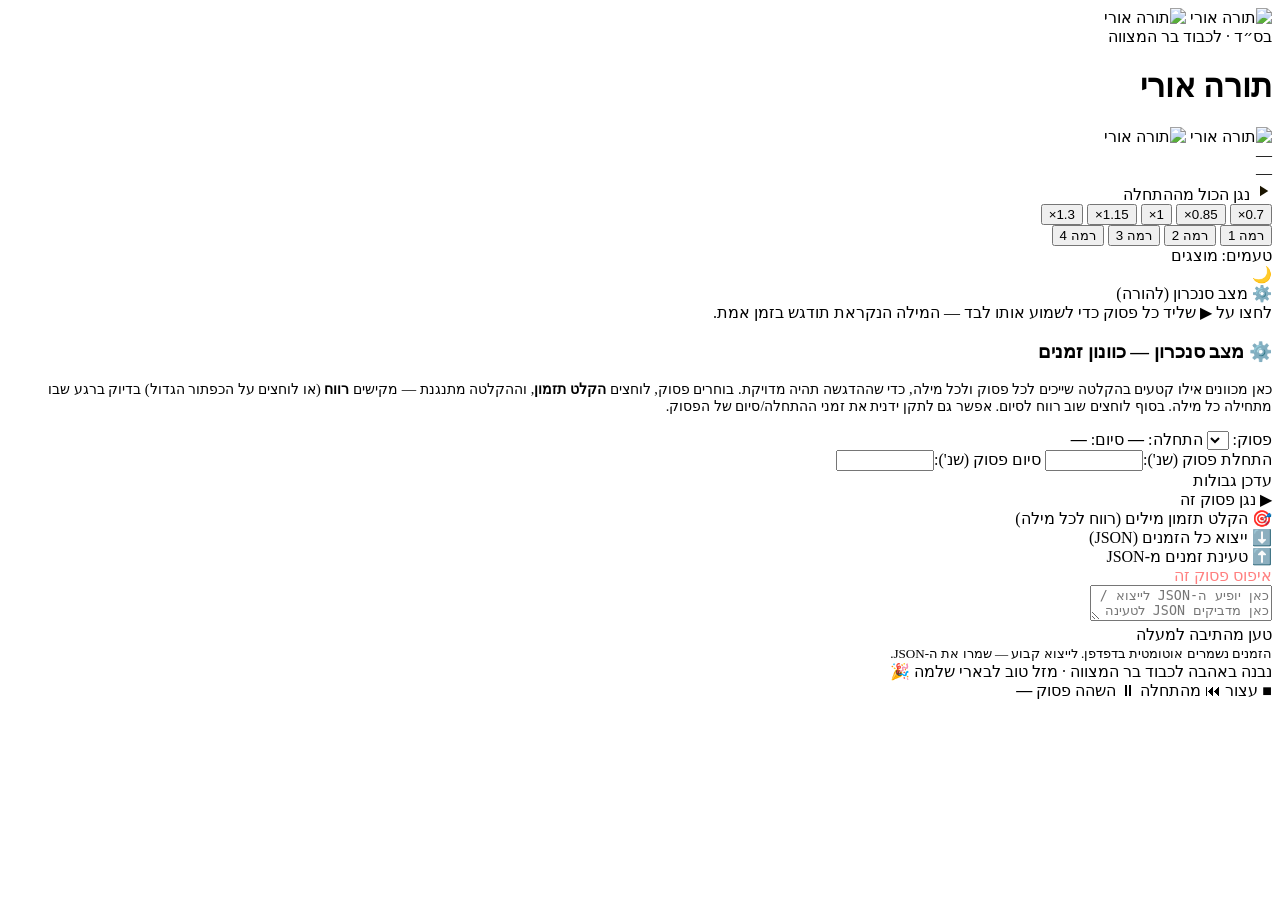
==== beeri-9a8bc7/index.html @ d70a3fea "Beeri: add faster playback speeds (1.15x, 1.3x) Co-Authored-By: Claude Opus 5.5 (1M context) <norepl" ====
<!DOCTYPE html>
<html lang="he" dir="rtl">
<head>
<meta charset="utf-8">
<meta name="viewport" content="width=device-width, initial-scale=1, viewport-fit=cover">
<title>תורה אורי · הקריאה של בארי שלמה לבר מצווה</title>
<meta name="description" content="תורה אורי — לימוד קריאה בתורה בטעמים. לוחצים על כל פסוק ולומדים בדיוק לפי ההקלטה, עם הדגשת המילה הנקראת בזמן אמת.">

<!-- Open Graph / WhatsApp / social preview -->
<meta property="og:type" content="website">
<meta property="og:site_name" content="תורה אורי">
<meta property="og:title" content="תורה אורי · הקריאה של בארי שלמה">
<meta property="og:description" content="לימוד קריאה בתורה בטעמים — פסוק אחר פסוק, בדיוק לפי ההקלטה, עם הדגשת המילה הנקראת בזמן אמת.">
<meta property="og:image" content="https://amitrubin10.github.io/bar_mitzva/share-logo-2.jpg">
<meta property="og:image:secure_url" content="https://amitrubin10.github.io/bar_mitzva/share-logo-2.jpg">
<meta property="og:image:type" content="image/jpeg">
<meta property="og:image:width" content="1200">
<meta property="og:image:height" content="630">
<meta property="og:image:alt" content="תורה אורי — לימוד קריאה בתורה בטעמים">
<meta property="og:locale" content="he_IL">
<meta name="twitter:card" content="summary_large_image">
<meta name="twitter:title" content="תורה אורי">
<meta name="twitter:description" content="לימוד קריאה בתורה בטעמים — פסוק אחר פסוק, בדיוק לפי ההקלטה.">
<meta name="twitter:image" content="https://amitrubin10.github.io/bar_mitzva/share-logo-2.jpg">

<!-- PWA -->
<link rel="manifest" href="manifest.webmanifest">
<meta name="theme-color" content="#0f1020">
<script>(function(){try{var t=localStorage.getItem('beeri_theme');if(!t){t=(window.matchMedia&&matchMedia('(prefers-color-scheme: light)').matches)?'light':'dark';}if(t==='light'){document.documentElement.setAttribute('data-theme','light');}}catch(e){}})();</script>
<meta name="mobile-web-app-capable" content="yes">
<meta name="apple-mobile-web-app-capable" content="yes">
<meta name="apple-mobile-web-app-status-bar-style" content="black-translucent">
<meta name="apple-mobile-web-app-title" content="תורה אורי">
<link rel="apple-touch-icon" href="../icons/apple-touch-icon.png">
<link rel="icon" href="../icons/favicon.png" type="image/png">

<link rel="preconnect" href="https://fonts.googleapis.com">
<link href="https://fonts.googleapis.com/css2?family=Assistant:wght@400;600;700;800&family=Frank+Ruhl+Libre:wght@500;700;900&display=swap" rel="stylesheet">
<link rel="stylesheet" href="../app/style.css?v=25">
</head>
<body>
<div class="splash" id="splash" aria-hidden="true">
  <img class="splash-logo hero-dark" src="../img/hero-dark.png" alt="תורה אורי">
  <img class="splash-logo hero-light" src="../img/hero-light.png" alt="תורה אורי">
</div>
<div class="wrap">
  <header class="top">
    <div class="kicker">בס״ד · לכבוד בר המצווה</div>
    <h1 class="visually-hidden">תורה אורי</h1>
    <div class="hero-wrap">
      <img class="hero-img hero-dark" src="../img/hero-dark.png" alt="תורה אורי" width="354" height="404">
      <img class="hero-img hero-light" src="../img/hero-light.png" alt="תורה אורי" width="470" height="461">
    </div>
    <div class="sub" id="studentSub">—</div>
    <div class="ref-badge" id="studentRef">—</div>
  </header>

  <div class="toolbar">
    <div class="btn primary" id="playAll"><svg viewBox="0 0 24 24" width="18" height="18"><path fill="#1a1400" d="M8 5v14l11-7z"/></svg> נגן הכול מההתחלה</div>
    <div class="speed-group" id="speedGroup" title="מהירות">
      <button data-sp="0.7">0.7×</button>
      <button data-sp="0.85">0.85×</button>
      <button data-sp="1" class="on">1×</button>
      <button data-sp="1.15">1.15×</button>
      <button data-sp="1.3">1.3×</button>
    </div>
    <div class="level-group" id="levelGroup" title="רמת קריאה">
      <button data-lvl="1" class="on">רמה 1</button>
      <button data-lvl="2">רמה 2</button>
      <button data-lvl="3">רמה 3</button>
      <button data-lvl="4">רמה 4</button>
    </div>
    <div class="btn ghost" id="taamimToggle">טעמים: מוצגים</div>
    <div class="btn ghost" id="themeToggle" title="מסך בהיר / כהה">🌙</div>
    <div class="btn ghost" id="syncToggle">⚙️ מצב סנכרון (להורה)</div>
    <div class="btn" id="installBtn" style="display:none">⬇️ התקן כאפליקציה</div>
  </div>
  <div class="hint">לחצו על ▶ שליד כל פסוק כדי לשמוע אותו לבד — המילה הנקראת תודגש בזמן אמת.</div>

  <div id="noSyncWarn" class="warn-nosync" style="display:none"></div>

  <div class="level-title" id="levelTitle"></div>
  <div class="verses" id="verses"></div>
  <div id="level4bar" class="level4bar"></div>
  <div id="level4result" class="cmp-result" style="display:none"></div>

  <!-- ===== Sync editor (parent) ===== -->
  <div class="editor" id="editor">
    <h3>⚙️ מצב סנכרון — כוונון זמנים</h3>
    <p style="color:var(--muted);font-size:.9rem;margin-top:0">
      כאן מכוונים אילו קטעים בהקלטה שייכים לכל פסוק ולכל מילה, כדי שההדגשה תהיה מדויקת.
      בוחרים פסוק, לוחצים <b>הקלט תזמון</b>, וההקלטה מתנגנת — מקישים <b>רווח</b> (או לוחצים על הכפתור הגדול)
      בדיוק ברגע שבו מתחילה כל מילה. בסוף לוחצים שוב רווח לסיום. אפשר גם לתקן ידנית את זמני ההתחלה/סיום של הפסוק.
    </p>
    <div class="row">
      <label>פסוק:</label>
      <select id="edVerse"></select>
      <span class="pill">התחלה: <b id="edStart">—</b></span>
      <span class="pill">סיום: <b id="edEnd">—</b></span>
    </div>
    <div class="row">
      <span>התחלת פסוק (שנ'):</span><input type="number" id="edStartIn" step="0.05" style="width:90px">
      <span>סיום פסוק (שנ'):</span><input type="number" id="edEndIn" step="0.05" style="width:90px">
      <div class="btn" id="edApplyBounds">עדכן גבולות</div>
      <div class="btn" id="edPreview">▶ נגן פסוק זה</div>
    </div>
    <div class="row">
      <div class="btn primary big" id="edRecord">🎯 הקלט תזמון מילים (רווח לכל מילה)</div>
      <span class="rec-status" id="edRecStatus"></span>
    </div>
    <div class="row">
      <div class="btn on" id="edTapBtn" style="display:none;font-size:1.1rem;padding:14px 28px">👇 הקש כאן / רווח — מילה הבאה</div>
    </div>
    <div class="row">
      <div class="btn" id="edExport">⬇️ ייצוא כל הזמנים (JSON)</div>
      <div class="btn" id="edImport">⬆️ טעינת זמנים מ-JSON</div>
      <div class="btn ghost" id="edReset" style="color:#ff8080">איפוס פסוק זה</div>
    </div>
    <textarea id="edJson" placeholder="כאן יופיע ה-JSON לייצוא / כאן מדביקים JSON לטעינה"></textarea>
    <div class="row"><div class="btn" id="edLoadJson">טען מהתיבה למעלה</div>
      <span style="color:var(--muted);font-size:.82rem">הזמנים נשמרים אוטומטית בדפדפן. לייצוא קבוע — שמרו את ה-JSON.</span></div>
  </div>

  <footer>נבנה באהבה לכבוד בר המצווה · מזל טוב לבארי שלמה 🎉</footer>
</div>

<div class="nowbar" id="nowbar">
  <span class="stop" id="nowStop">■ עצור</span>
  <span class="pausebtn" id="nowRestart">⏮ מהתחלה</span>
  <span class="pausebtn" id="nowPause">⏸ השהה</span>
  <span class="np">פסוק <b id="npNum">—</b></span>
</div>

<audio id="audioFull" preload="auto"></audio>

<script src="student.js"></script>
<script src="data.js"></script>
<script src="timings.js"></script>
<script src="original_env.js"></script>
<script src="../app/app.js?v=25"></script>
<script>
  if ("serviceWorker" in navigator) {
    var __refreshing = false;
    if (navigator.serviceWorker.controller) {
      navigator.serviceWorker.addEventListener("controllerchange", function () {
        if (__refreshing) return; __refreshing = true; window.location.reload();
      });
    }
    window.addEventListener("load", function () {
      navigator.serviceWorker.register("sw.js").then(function (reg) {
        if (reg && reg.update) { try { reg.update(); } catch (e) {} }
      }).catch(function () {});
    });
  }
</script>
</body>
</html>
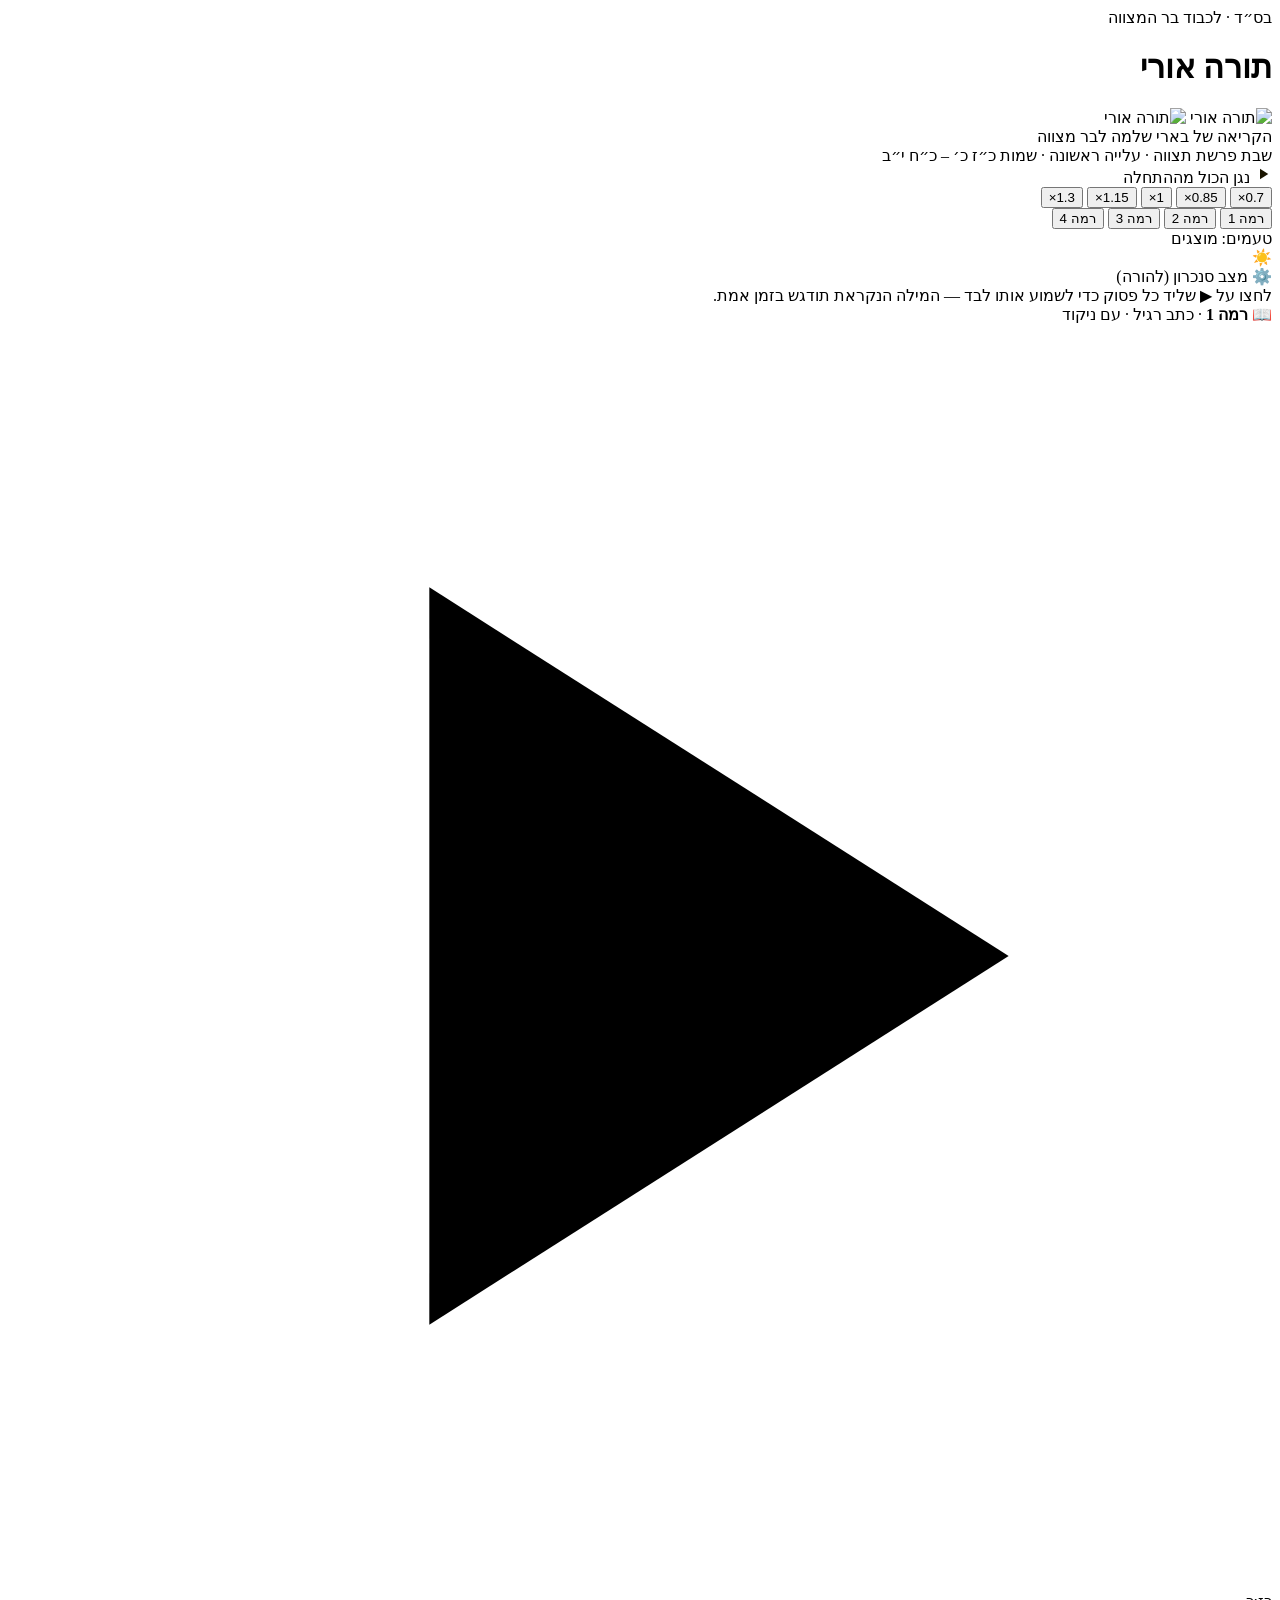
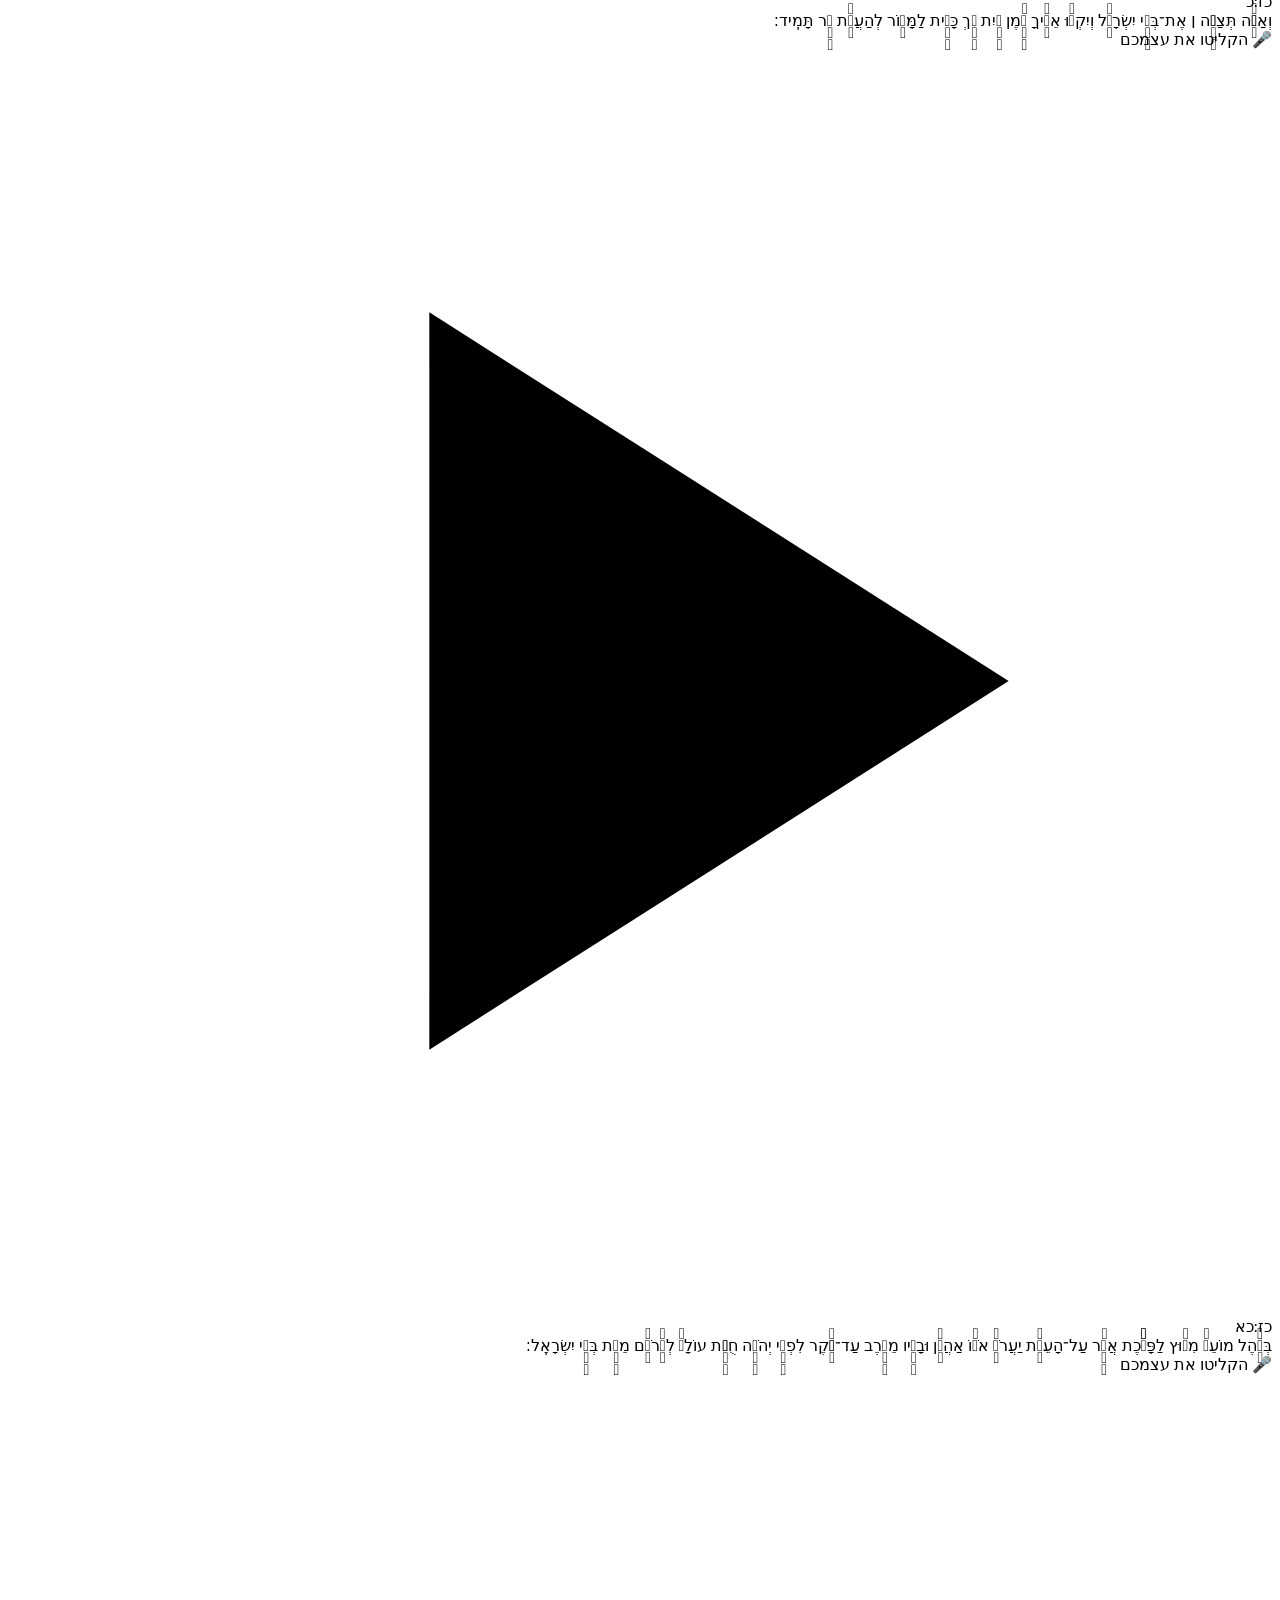
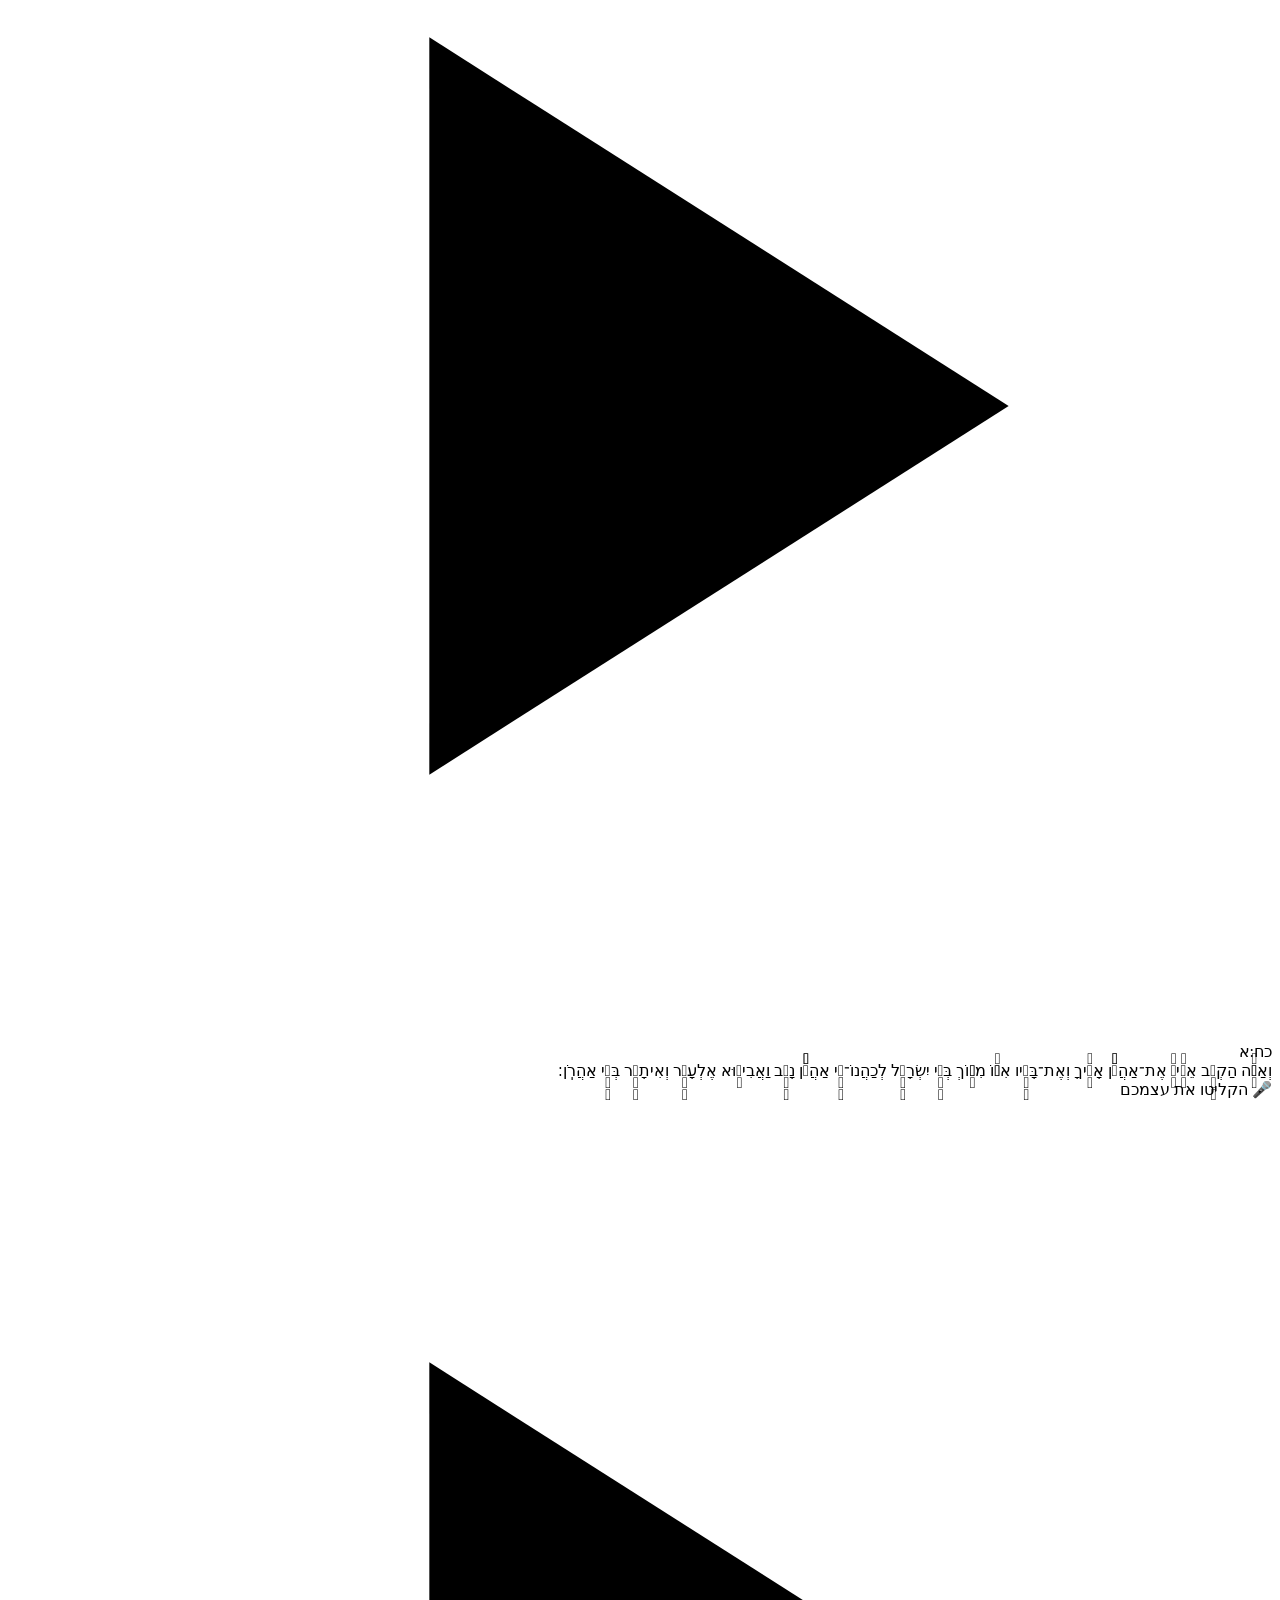
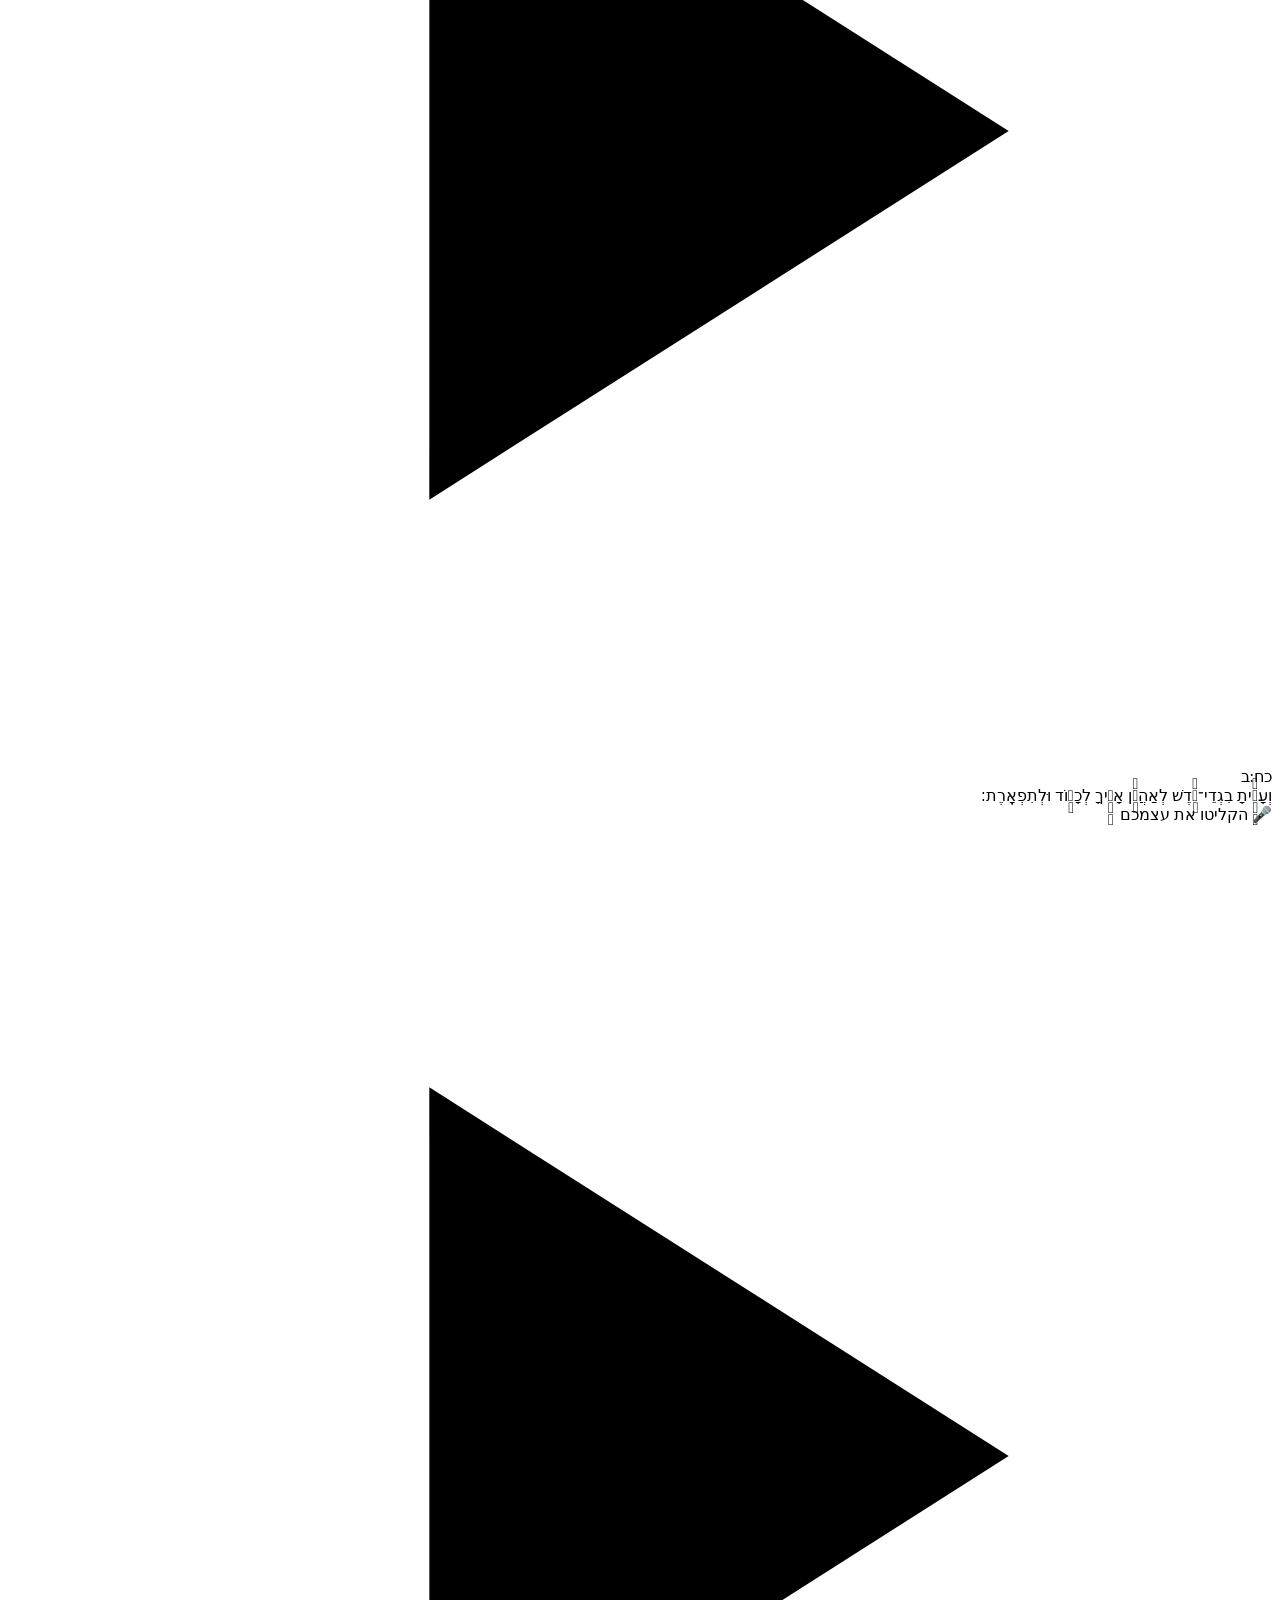
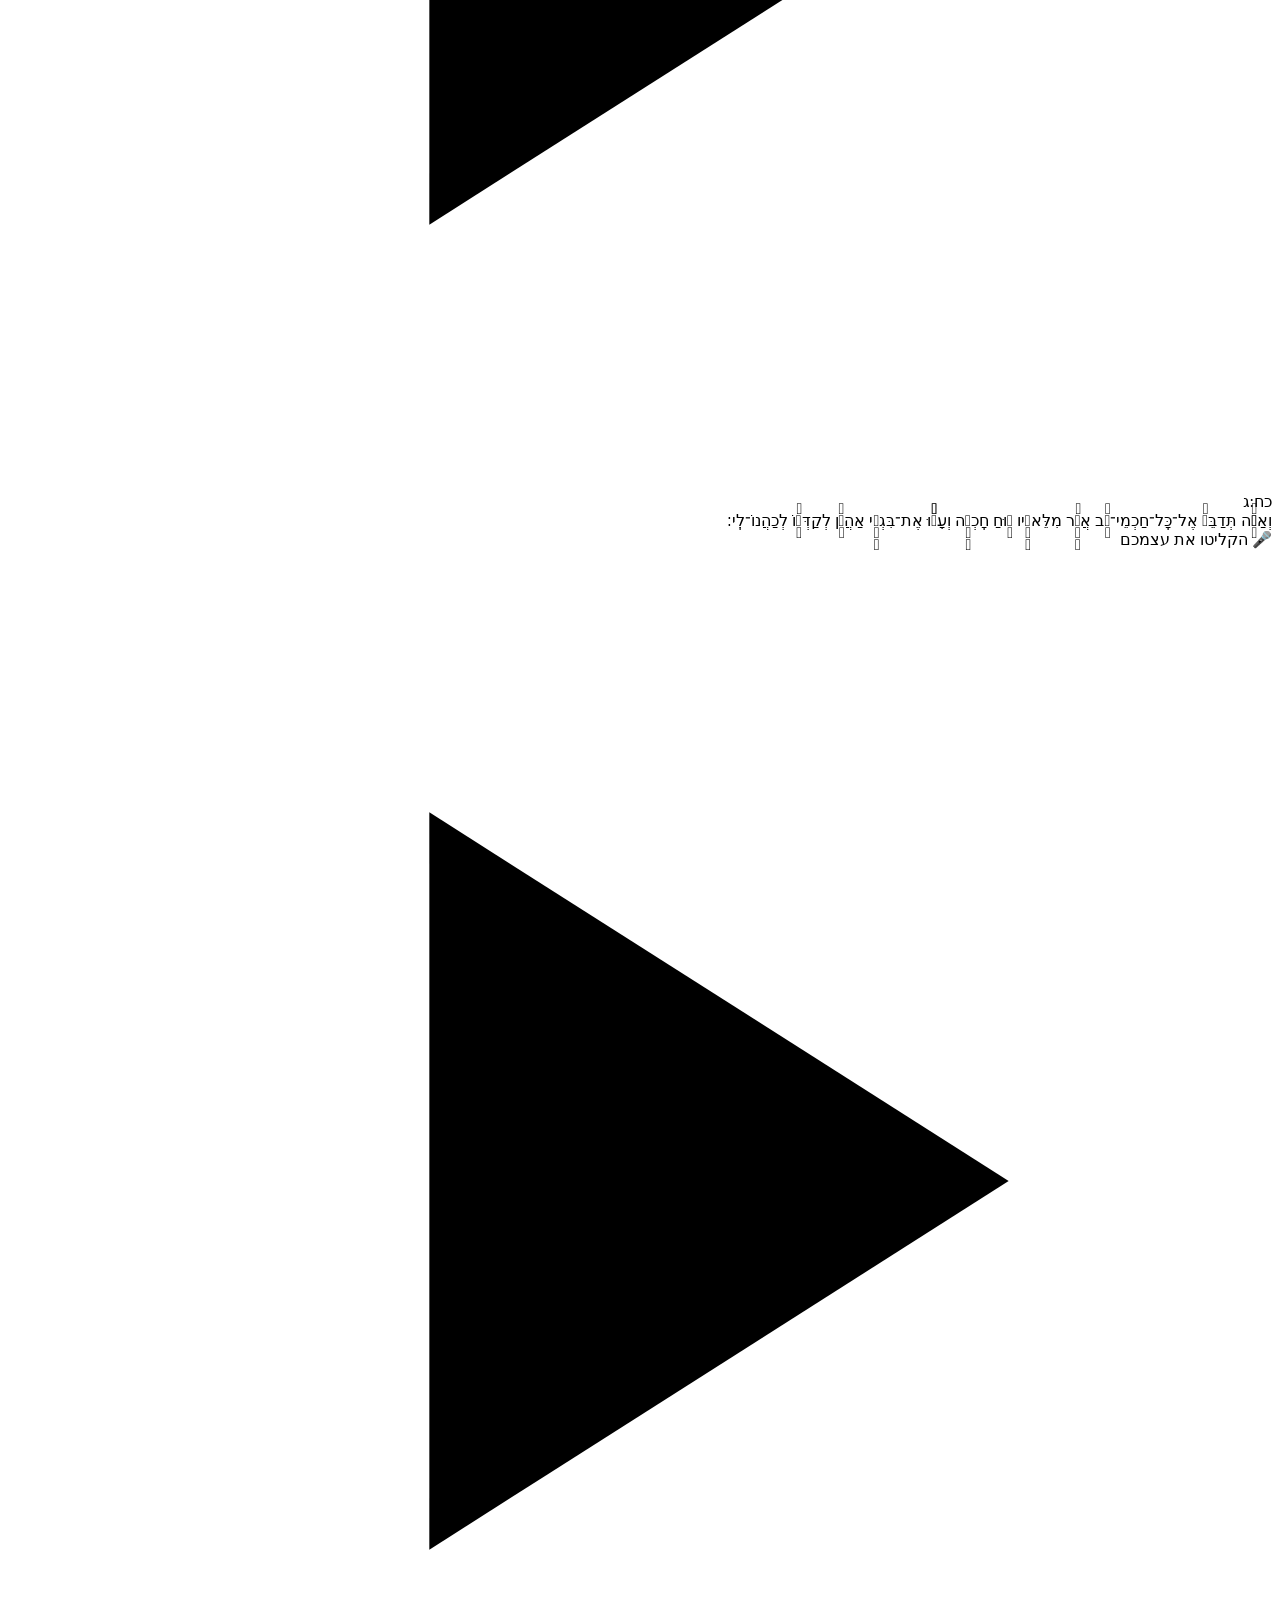
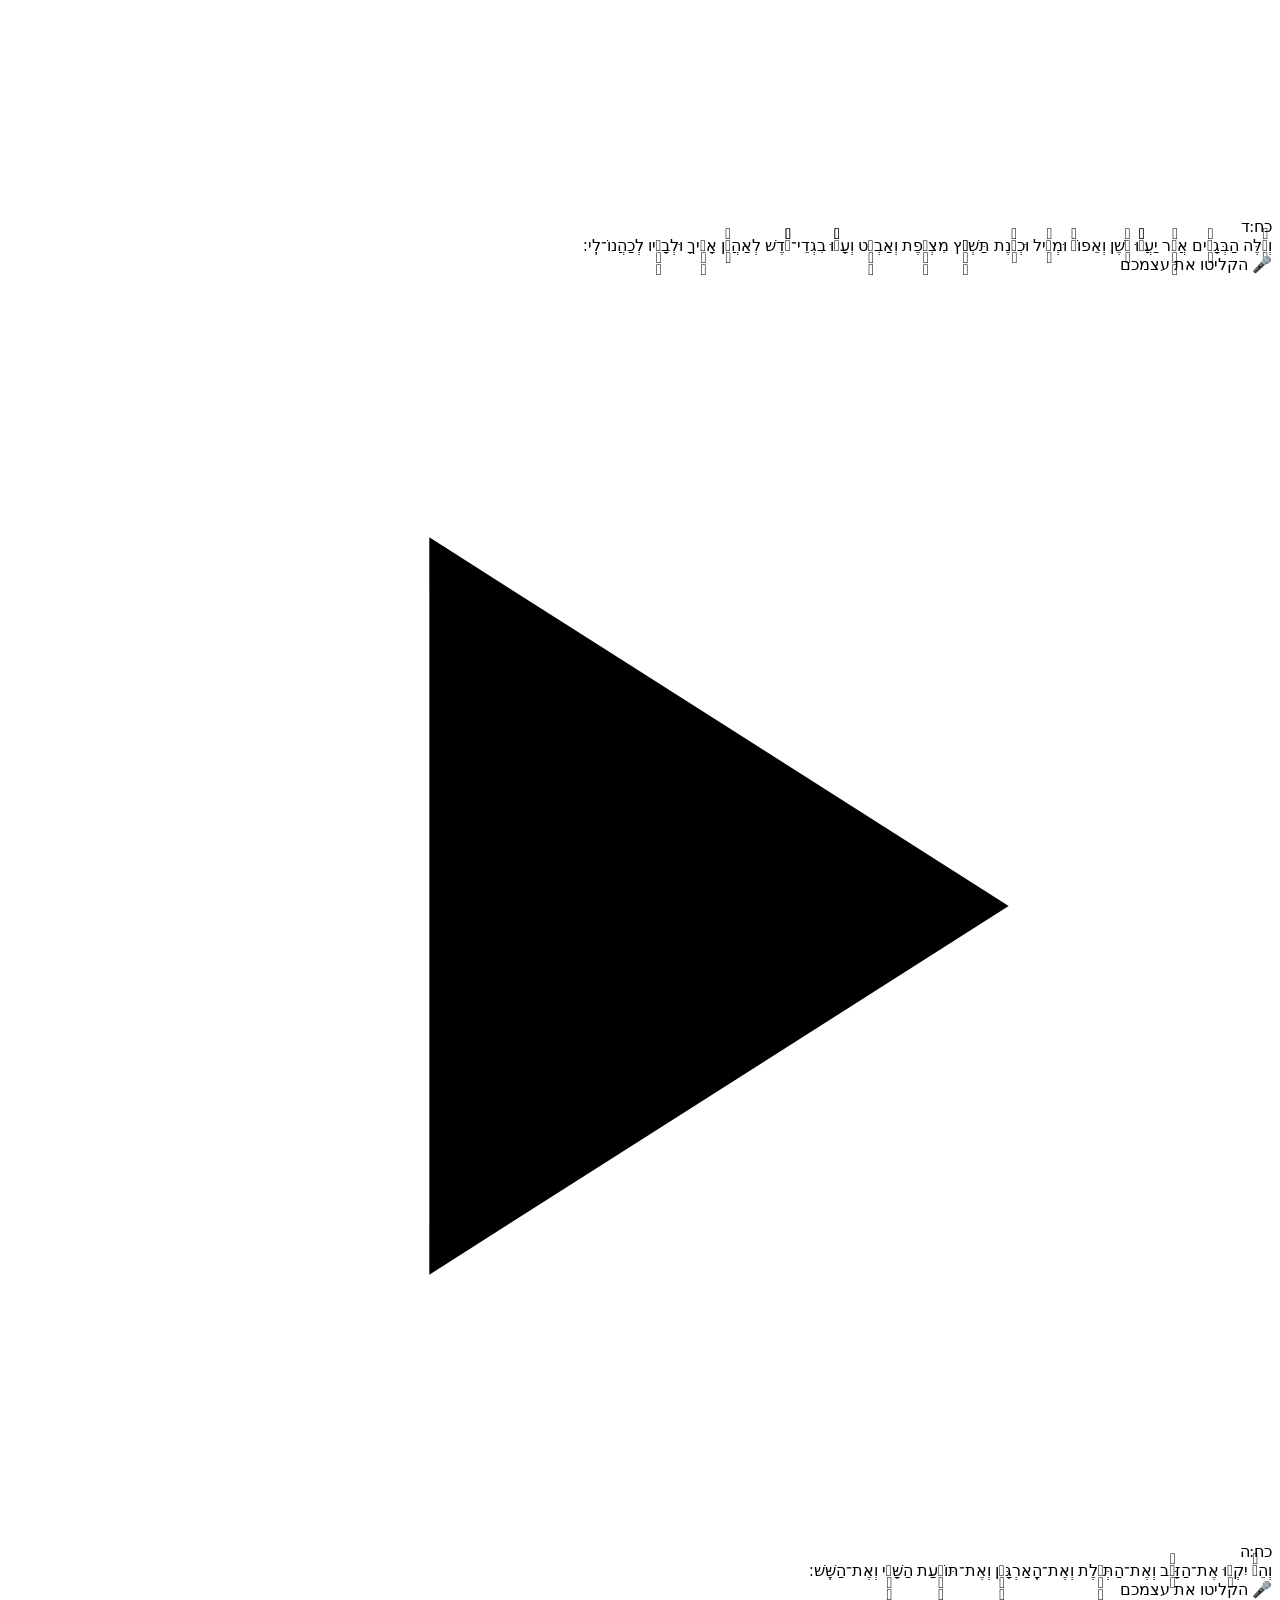
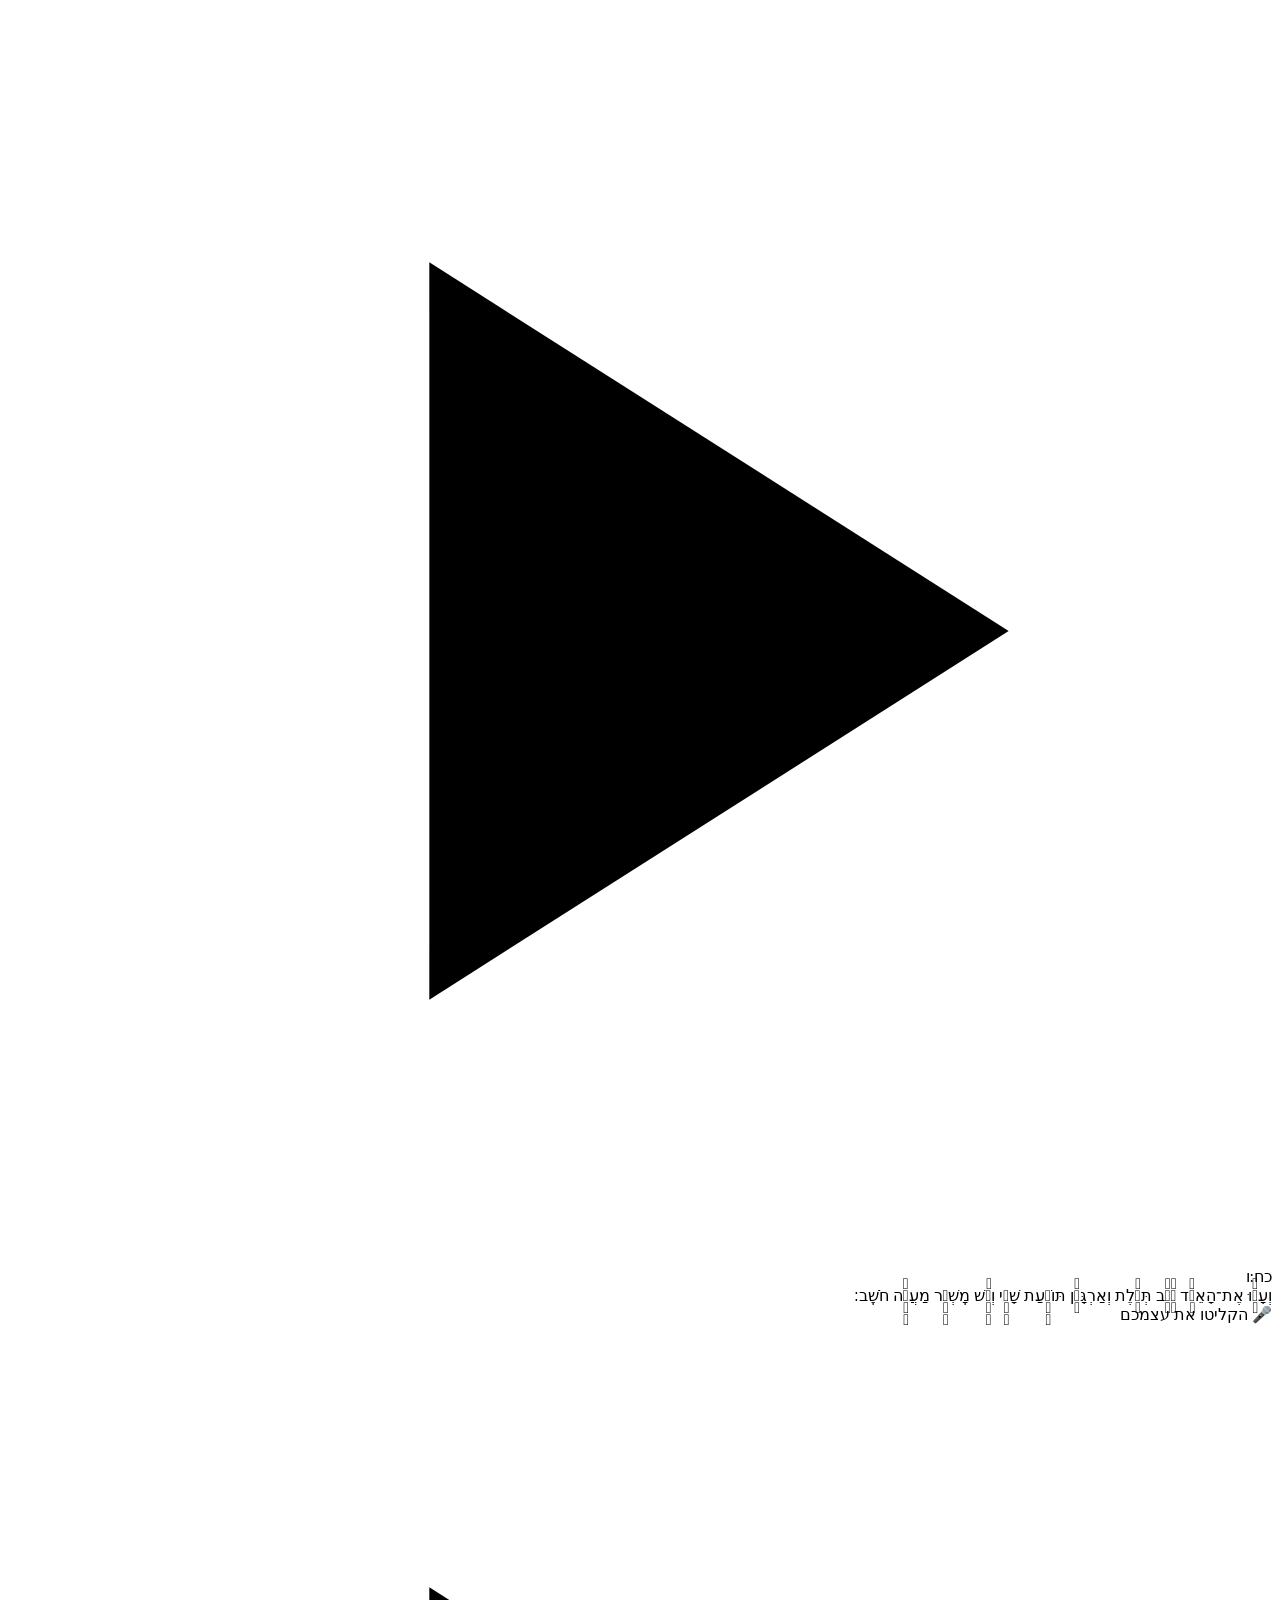
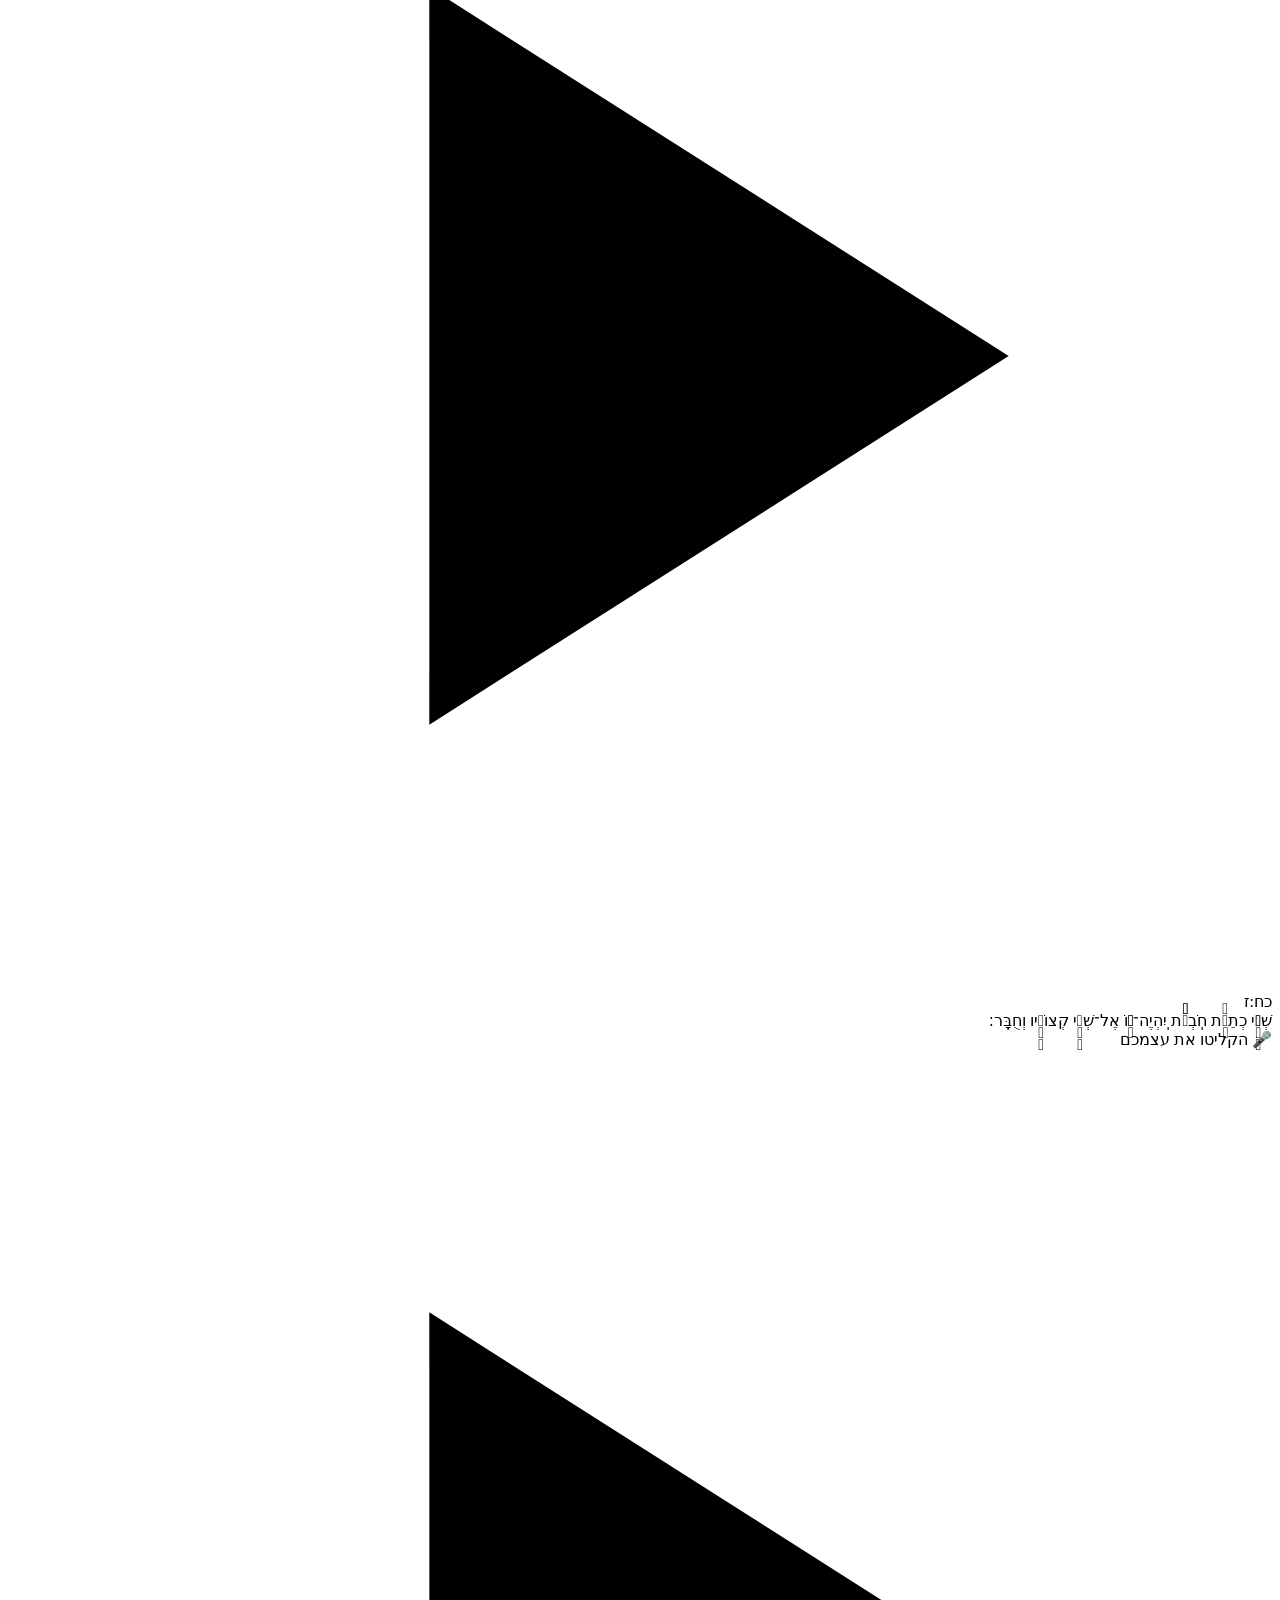
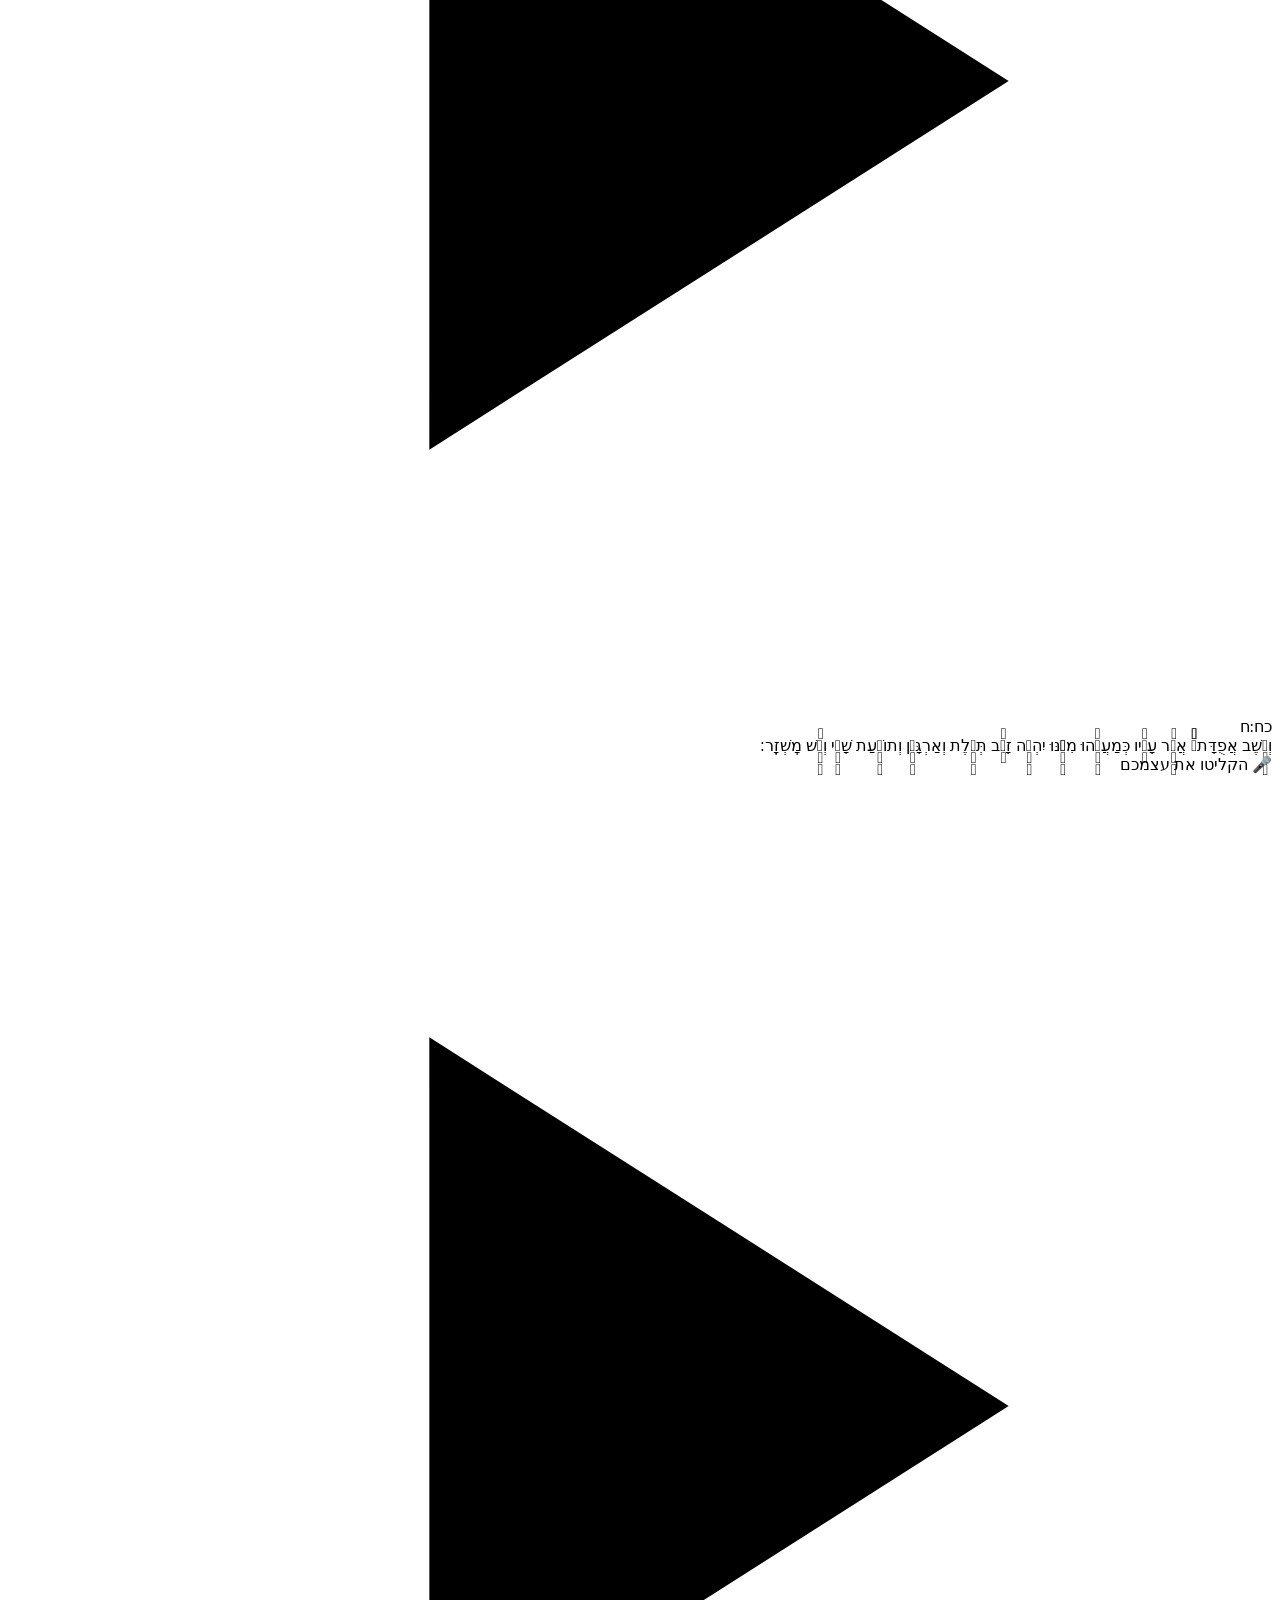
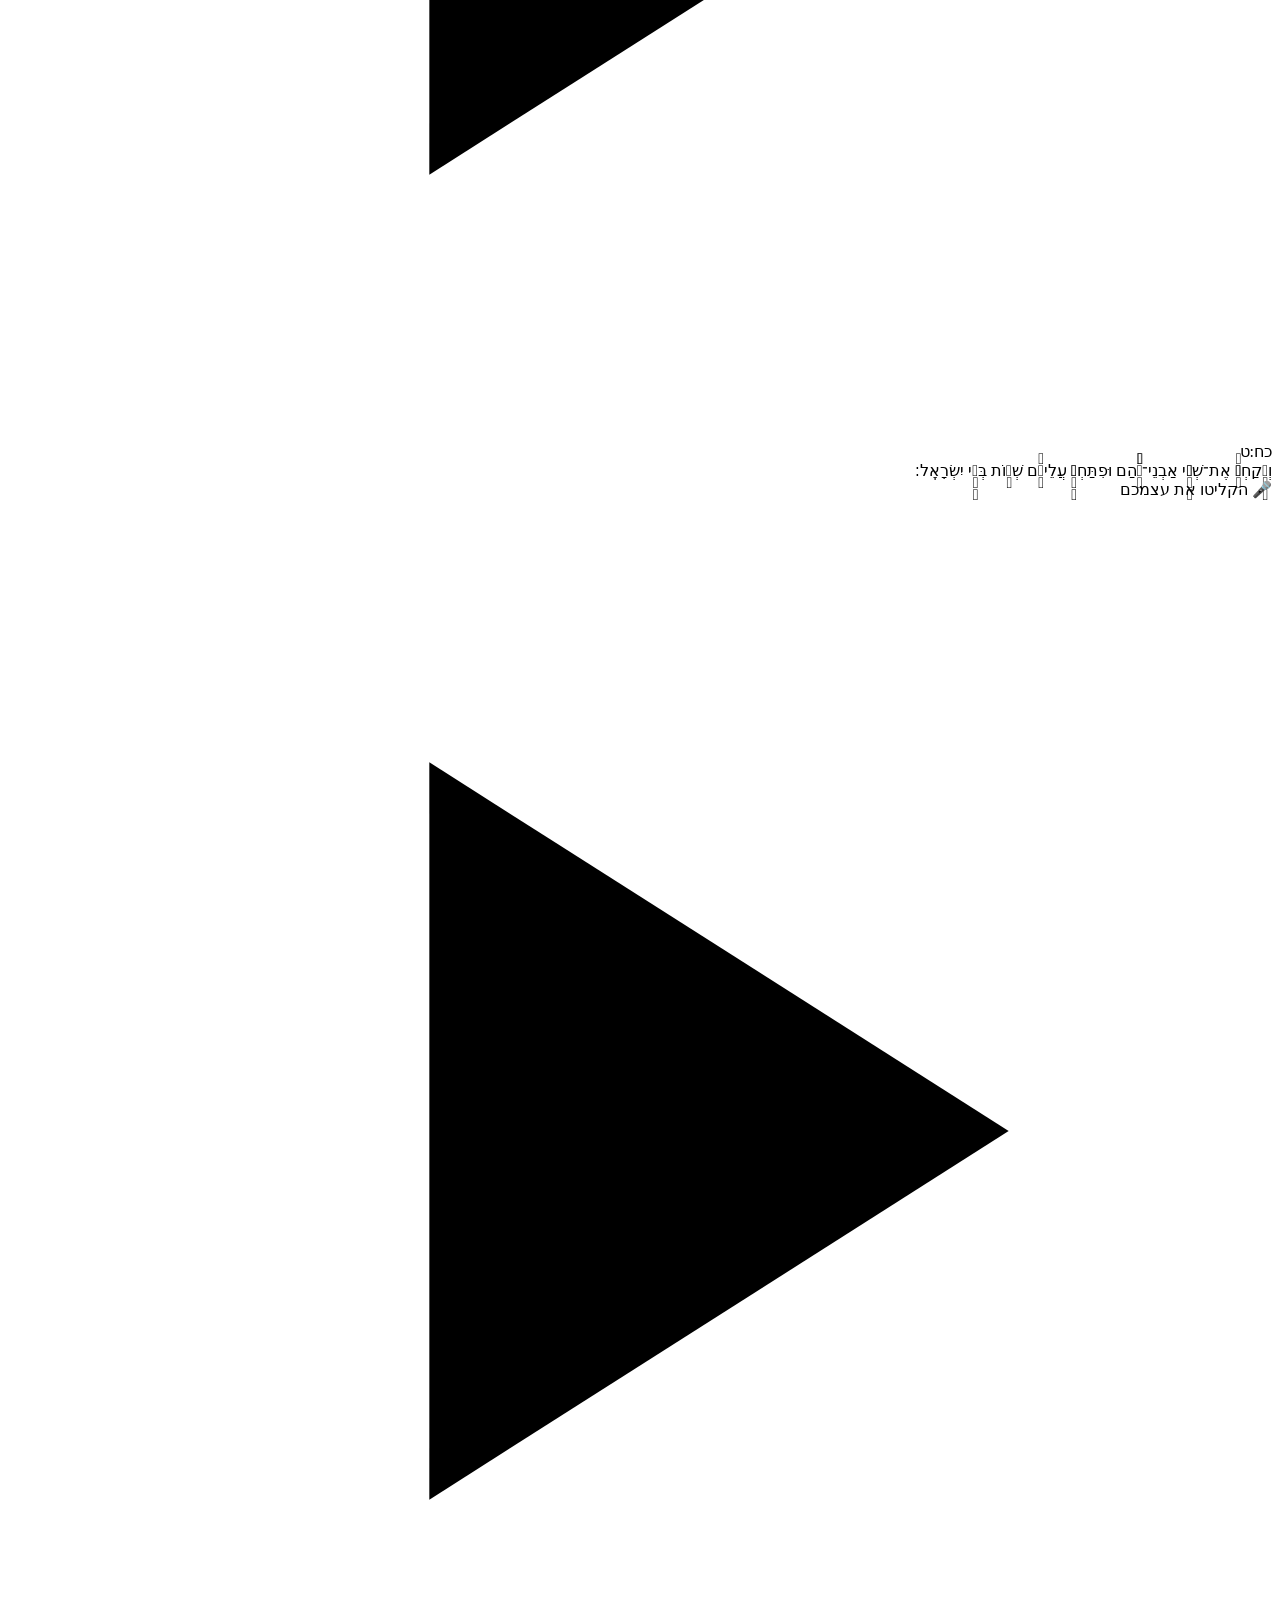
==== commit def246d5: "Recording score: judge melody against a no-melody baseline The old formula only reached 0 at 6.5 sem" ====
--- a/beeri-9a8bc7/index.html
+++ b/beeri-9a8bc7/index.html
@@ -36,7 +36,7 @@
 
 <link rel="preconnect" href="https://fonts.googleapis.com">
 <link href="https://fonts.googleapis.com/css2?family=Assistant:wght@400;600;700;800&family=Frank+Ruhl+Libre:wght@500;700;900&display=swap" rel="stylesheet">
-<link rel="stylesheet" href="../app/style.css?v=25">
+<link rel="stylesheet" href="../app/style.css?v=26">
 </head>
 <body>
 <div class="splash" id="splash" aria-hidden="true">
@@ -137,7 +137,7 @@
 <script src="data.js"></script>
 <script src="timings.js"></script>
 <script src="original_env.js"></script>
-<script src="../app/app.js?v=25"></script>
+<script src="../app/app.js?v=26"></script>
 <script>
   if ("serviceWorker" in navigator) {
     var __refreshing = false;
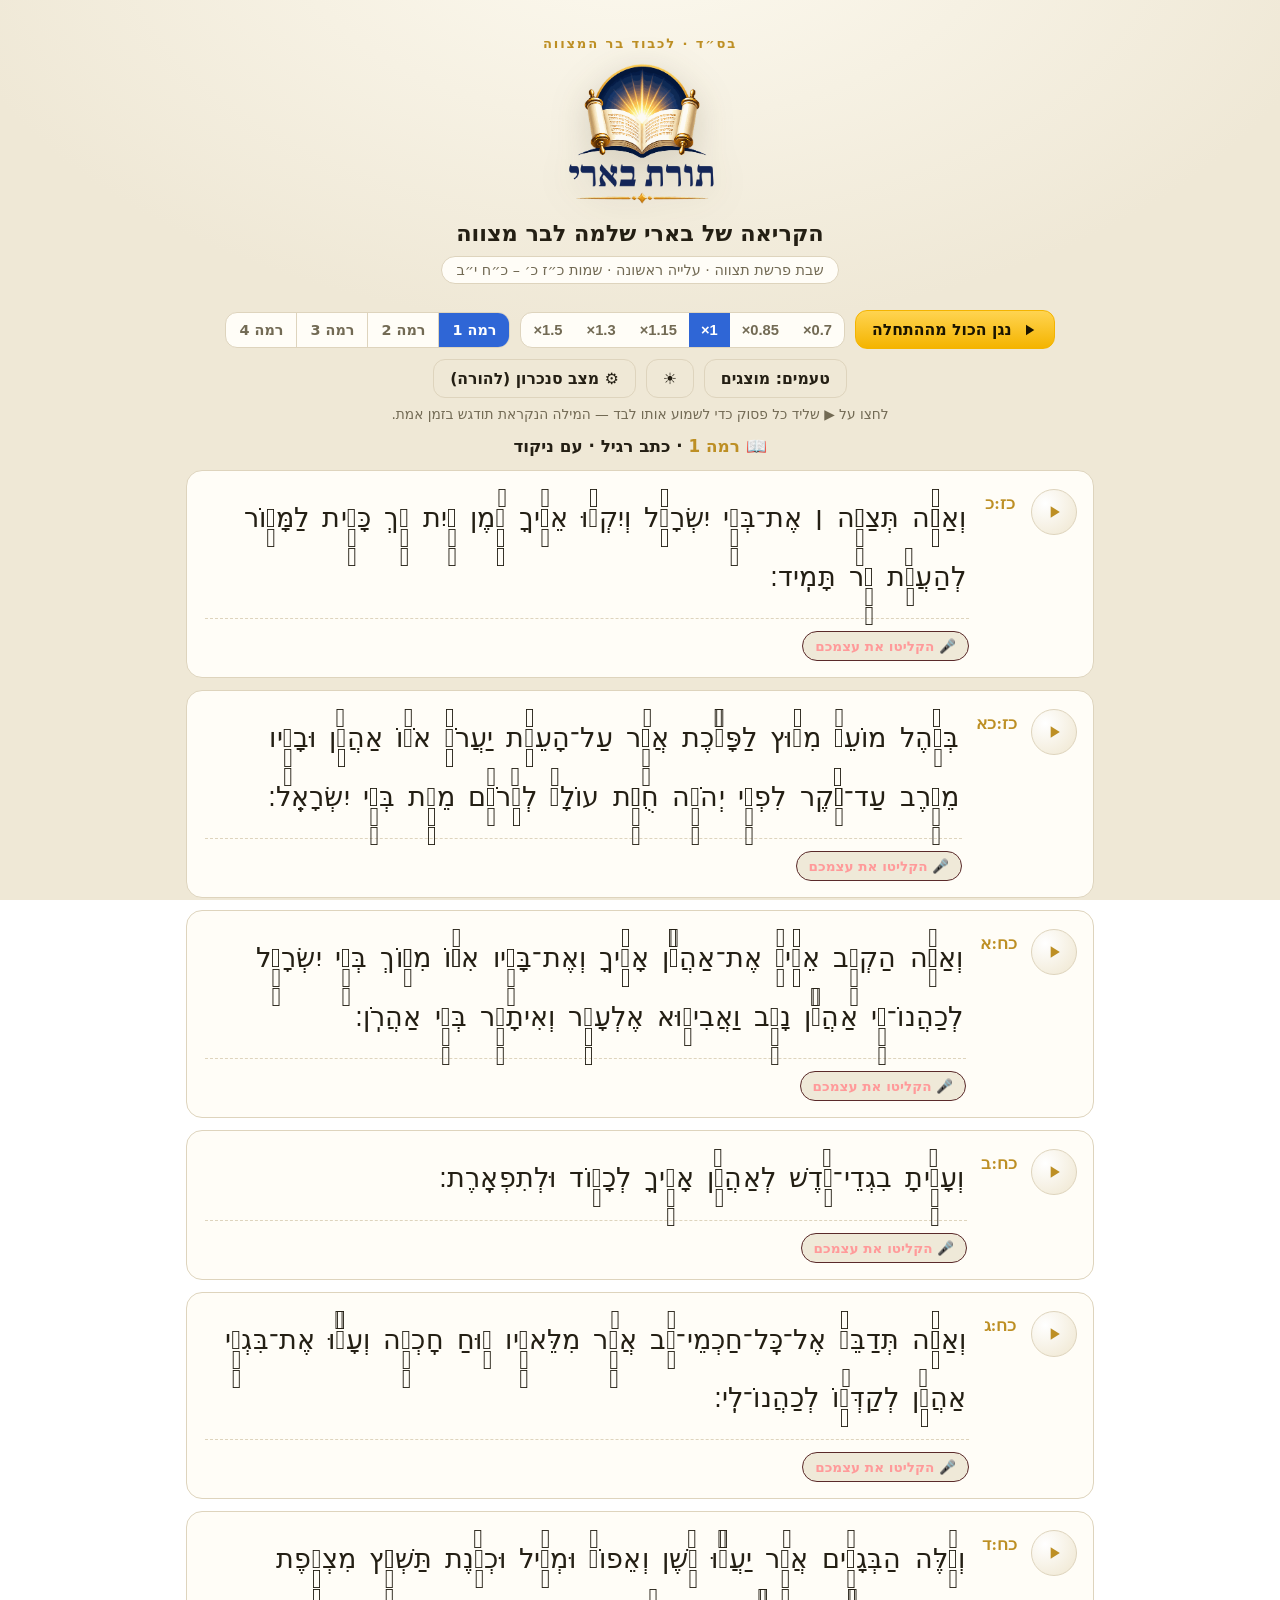
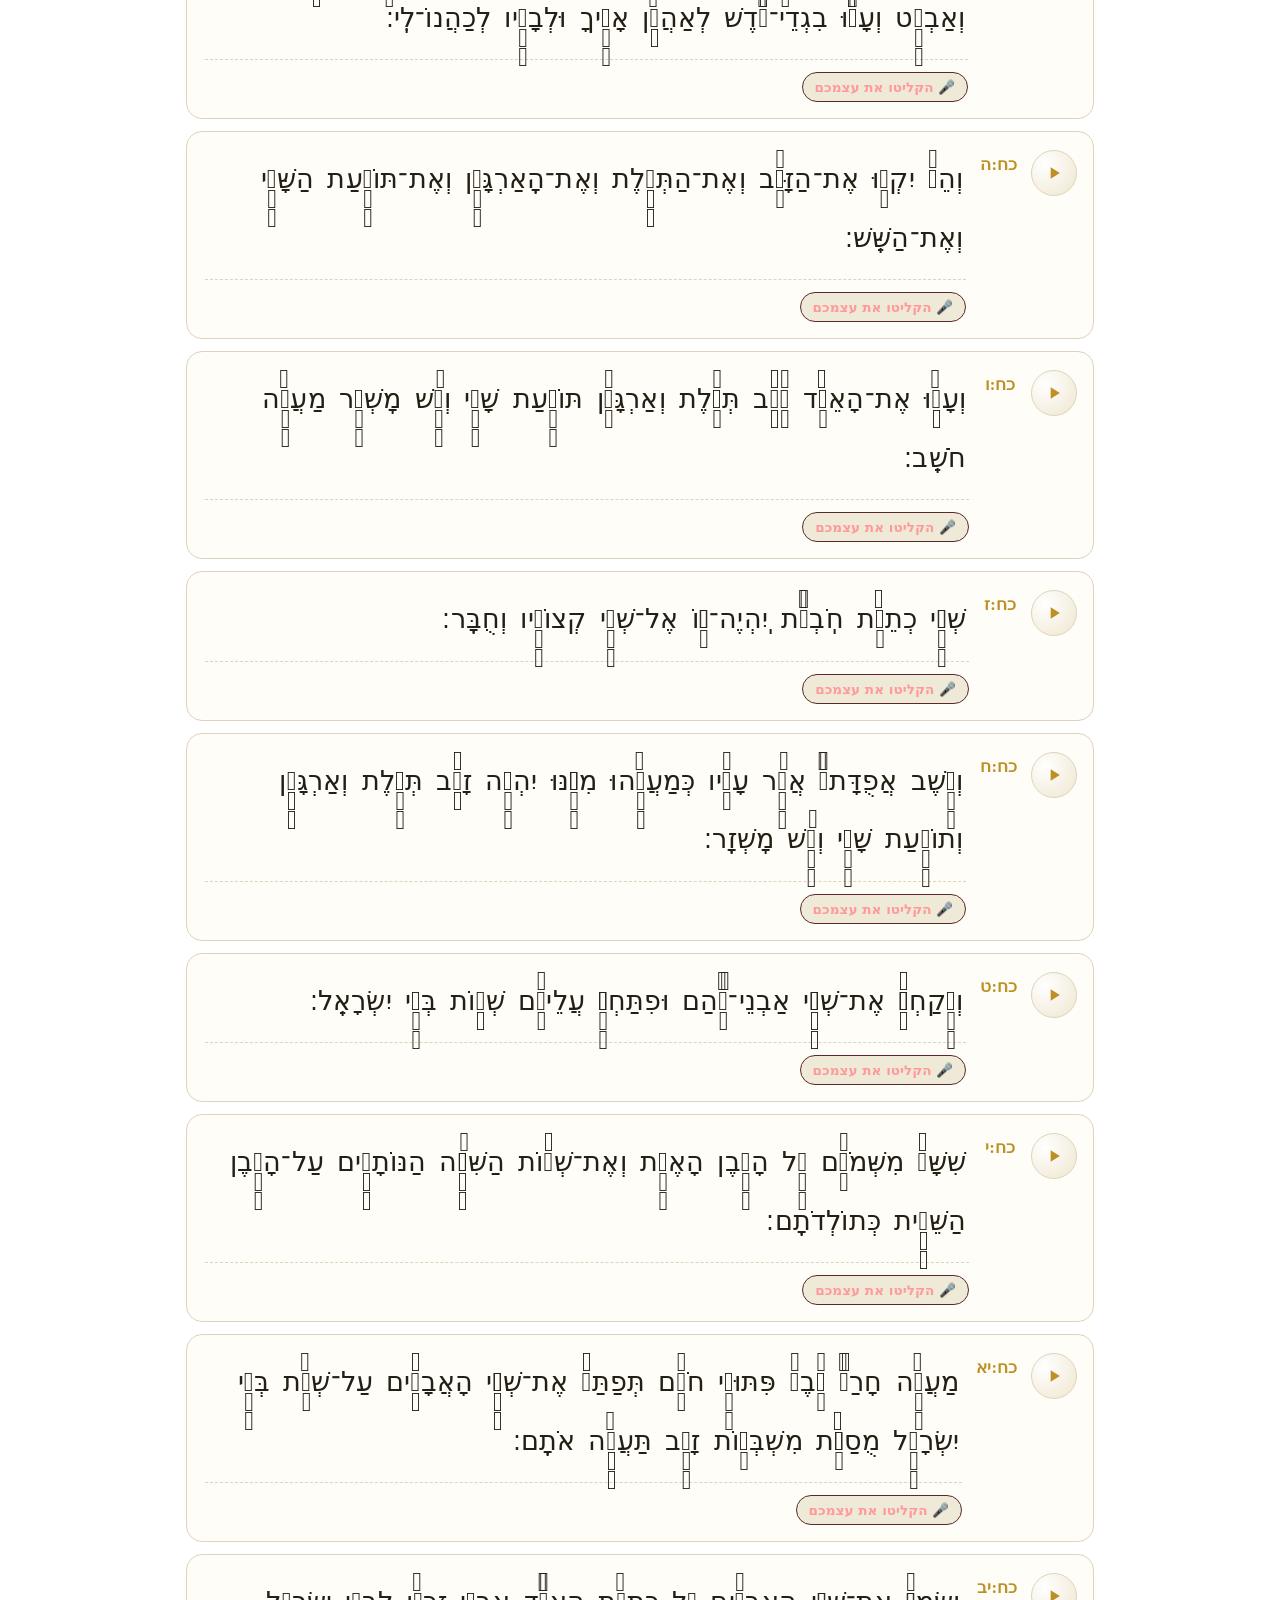
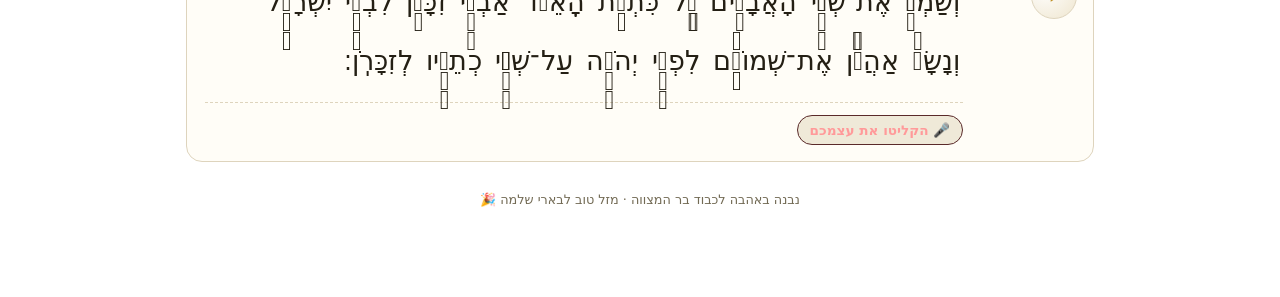
==== commit d2b184bc: "Beeri: rename to "תורת בארי", 1.5x speed; scoring ignores pauses - Beeri gets its own logo/icons ("ת" ====
--- a/beeri-9a8bc7/index.html
+++ b/beeri-9a8bc7/index.html
@@ -3,23 +3,23 @@
 <head>
 <meta charset="utf-8">
 <meta name="viewport" content="width=device-width, initial-scale=1, viewport-fit=cover">
-<title>תורה אורי · הקריאה של בארי שלמה לבר מצווה</title>
-<meta name="description" content="תורה אורי — לימוד קריאה בתורה בטעמים. לוחצים על כל פסוק ולומדים בדיוק לפי ההקלטה, עם הדגשת המילה הנקראת בזמן אמת.">
+<title>תורת בארי · הקריאה של בארי שלמה לבר מצווה</title>
+<meta name="description" content="תורת בארי — לימוד קריאה בתורה בטעמים. לוחצים על כל פסוק ולומדים בדיוק לפי ההקלטה, עם הדגשת המילה הנקראת בזמן אמת.">
 
 <!-- Open Graph / WhatsApp / social preview -->
 <meta property="og:type" content="website">
-<meta property="og:site_name" content="תורה אורי">
-<meta property="og:title" content="תורה אורי · הקריאה של בארי שלמה">
+<meta property="og:site_name" content="תורת בארי">
+<meta property="og:title" content="תורת בארי · הקריאה של בארי שלמה">
 <meta property="og:description" content="לימוד קריאה בתורה בטעמים — פסוק אחר פסוק, בדיוק לפי ההקלטה, עם הדגשת המילה הנקראת בזמן אמת.">
 <meta property="og:image" content="https://amitrubin10.github.io/bar_mitzva/share-logo-2.jpg">
 <meta property="og:image:secure_url" content="https://amitrubin10.github.io/bar_mitzva/share-logo-2.jpg">
 <meta property="og:image:type" content="image/jpeg">
 <meta property="og:image:width" content="1200">
 <meta property="og:image:height" content="630">
-<meta property="og:image:alt" content="תורה אורי — לימוד קריאה בתורה בטעמים">
+<meta property="og:image:alt" content="תורת בארי — לימוד קריאה בתורה בטעמים">
 <meta property="og:locale" content="he_IL">
 <meta name="twitter:card" content="summary_large_image">
-<meta name="twitter:title" content="תורה אורי">
+<meta name="twitter:title" content="תורת בארי">
 <meta name="twitter:description" content="לימוד קריאה בתורה בטעמים — פסוק אחר פסוק, בדיוק לפי ההקלטה.">
 <meta name="twitter:image" content="https://amitrubin10.github.io/bar_mitzva/share-logo-2.jpg">
 
@@ -30,26 +30,26 @@
 <meta name="mobile-web-app-capable" content="yes">
 <meta name="apple-mobile-web-app-capable" content="yes">
 <meta name="apple-mobile-web-app-status-bar-style" content="black-translucent">
-<meta name="apple-mobile-web-app-title" content="תורה אורי">
-<link rel="apple-touch-icon" href="../icons/apple-touch-icon.png">
-<link rel="icon" href="../icons/favicon.png" type="image/png">
+<meta name="apple-mobile-web-app-title" content="תורת בארי">
+<link rel="apple-touch-icon" href="icons/apple-touch-icon.png">
+<link rel="icon" href="icons/favicon.png" type="image/png">
 
 <link rel="preconnect" href="https://fonts.googleapis.com">
 <link href="https://fonts.googleapis.com/css2?family=Assistant:wght@400;600;700;800&family=Frank+Ruhl+Libre:wght@500;700;900&display=swap" rel="stylesheet">
-<link rel="stylesheet" href="../app/style.css?v=26">
+<link rel="stylesheet" href="../app/style.css?v=27">
 </head>
 <body>
 <div class="splash" id="splash" aria-hidden="true">
-  <img class="splash-logo hero-dark" src="../img/hero-dark.png" alt="תורה אורי">
-  <img class="splash-logo hero-light" src="../img/hero-light.png" alt="תורה אורי">
+  <img class="splash-logo hero-dark" src="img/hero-dark.png" alt="תורת בארי">
+  <img class="splash-logo hero-light" src="img/hero-light.png" alt="תורת בארי">
 </div>
 <div class="wrap">
   <header class="top">
     <div class="kicker">בס״ד · לכבוד בר המצווה</div>
-    <h1 class="visually-hidden">תורה אורי</h1>
+    <h1 class="visually-hidden">תורת בארי</h1>
     <div class="hero-wrap">
-      <img class="hero-img hero-dark" src="../img/hero-dark.png" alt="תורה אורי" width="354" height="404">
-      <img class="hero-img hero-light" src="../img/hero-light.png" alt="תורה אורי" width="470" height="461">
+      <img class="hero-img hero-dark" src="img/hero-dark.png" alt="תורת בארי" width="354" height="404">
+      <img class="hero-img hero-light" src="img/hero-light.png" alt="תורת בארי" width="470" height="461">
     </div>
     <div class="sub" id="studentSub">—</div>
     <div class="ref-badge" id="studentRef">—</div>
@@ -63,6 +63,7 @@
       <button data-sp="1" class="on">1×</button>
       <button data-sp="1.15">1.15×</button>
       <button data-sp="1.3">1.3×</button>
+      <button data-sp="1.5">1.5×</button>
     </div>
     <div class="level-group" id="levelGroup" title="רמת קריאה">
       <button data-lvl="1" class="on">רמה 1</button>
@@ -137,7 +138,7 @@
 <script src="data.js"></script>
 <script src="timings.js"></script>
 <script src="original_env.js"></script>
-<script src="../app/app.js?v=26"></script>
+<script src="../app/app.js?v=27"></script>
 <script>
   if ("serviceWorker" in navigator) {
     var __refreshing = false;
--- a/app/style.css
+++ b/app/style.css
@@ -0,0 +1,312 @@
+:root{
+  --bg:#0f1020;
+  --bg2:#171933;
+  --card:#1c1f3d;
+  --card-hover:#242850;
+  --ink:#f3f1e7;
+  --muted:#9aa0c3;
+  --accent:#f4c430;      /* gold */
+  --accent2:#5b8cff;     /* blue */
+  --marker:#ffe14d;      /* highlight marker */
+  --marker-glow:rgba(255,225,77,.55);
+  --done:#7c83b0;
+  --line:#2c2f57;
+  --good:#43d17a;
+  /* semantic panel/surface tokens (switch with theme) */
+  --bg-grad:radial-gradient(1200px 700px at 50% -10%,#232653 0%,#0f1020 60%);
+  --panel:#12142c;
+  --panel2:#161832;
+  --canvas-bg:#0c0e20;
+  --bar-bg:rgba(20,22,46,.96);
+  --modal-bg:linear-gradient(180deg,#1e2143,#181a35);
+  --play-bg:radial-gradient(circle at 30% 30%,#2b2f5c,#1a1d3a);
+  --grid:rgba(255,255,255,.12);
+  --font-torah:"TaameyFrankCLM","Frank Ruhl Libre","Times New Roman",serif;
+}
+:root[data-theme="light"]{
+  --bg:#f4efe1;
+  --bg2:#ece5d3;
+  --card:#fffdf7;
+  --card-hover:#f6f0e1;
+  --ink:#241f14;
+  --muted:#726a54;
+  --accent:#bd8f24;      /* gold, darker for contrast on light */
+  --accent2:#2f66d6;     /* blue */
+  --marker:#ffe14d;
+  --marker-glow:rgba(220,170,30,.45);
+  --done:#a99f88;
+  --line:#ded4bd;
+  --good:#2a9d5b;
+  --bg-grad:radial-gradient(1200px 700px at 50% -10%,#fdfaf0 0%,#efe8d6 60%);
+  --panel:#f6f1e2;
+  --panel2:#efe9d8;
+  --canvas-bg:#fbf8ef;
+  --bar-bg:rgba(255,253,247,.97);
+  --modal-bg:linear-gradient(180deg,#fffdf7,#f5efe0);
+  --play-bg:radial-gradient(circle at 30% 30%,#ffffff,#efe6cf);
+  --grid:rgba(0,0,0,.14);
+}
+*{box-sizing:border-box}
+html,body{margin:0;padding:0}
+body{
+  background:var(--bg-grad) fixed;
+  color:var(--ink);
+  font-family:"Assistant","Segoe UI",system-ui,sans-serif;
+  direction:rtl;
+  min-height:100vh;
+  -webkit-tap-highlight-color:transparent;
+}
+.wrap{max-width:940px;margin:0 auto;
+  padding:calc(18px + env(safe-area-inset-top)) calc(16px + env(safe-area-inset-right)) 90px calc(16px + env(safe-area-inset-left))}
+
+/* header */
+header.top{text-align:center;padding:18px 10px 8px}
+header.top .kicker{color:var(--accent);letter-spacing:.14em;font-size:.82rem;font-weight:700}
+header.top h1{margin:.25em 0 .1em;font-size:1.6rem;font-weight:800}
+/* studentSub = the child's reading title — the main heading under the logo:
+   deliberately BIGGER + BOLDER than the parasha/aliyah ref line below it. */
+header.top .sub{color:var(--ink);font-size:1.4rem;font-weight:800;margin-top:6px;line-height:1.3}
+.visually-hidden{position:absolute;width:1px;height:1px;overflow:hidden;clip:rect(0 0 0 0);white-space:nowrap}
+
+/* logo / hero */
+.hero-wrap{display:flex;justify-content:center;margin:4px 0 2px}
+.hero-img{height:158px;width:auto;max-width:84%;object-fit:contain;animation:heroIn .6s ease both}
+.hero-dark{filter:drop-shadow(0 8px 22px rgba(0,0,0,.45))}
+.hero-light{filter:drop-shadow(0 8px 18px rgba(60,50,20,.18))}
+@keyframes heroIn{from{transform:translateY(-10px) scale(.96)}to{transform:none}}
+/* theme-aware show/hide (used by header + splash) */
+.hero-dark{display:block}
+.hero-light{display:none}
+:root[data-theme="light"] .hero-dark{display:none}
+:root[data-theme="light"] .hero-light{display:block}
+@media(max-width:560px){ .hero-img{height:132px} }
+
+/* splash */
+.splash{position:fixed;inset:0;z-index:300;display:flex;align-items:center;justify-content:center;
+  background:var(--bg-grad);transition:opacity .5s ease}
+.splash.hide{opacity:0;pointer-events:none}
+.splash-logo{height:210px;width:auto;max-width:80%;animation:splashPulse 1.5s ease-in-out infinite alternate}
+@keyframes splashPulse{from{transform:scale(.99)}to{transform:scale(1.03)}}
+@media(max-width:560px){ .splash-logo{height:170px} }
+.ref-badge{display:inline-block;margin-top:8px;background:var(--card);border:1px solid var(--line);
+  border-radius:999px;padding:5px 14px;color:var(--muted);font-size:.9rem}
+
+/* toolbar */
+.toolbar{display:flex;flex-wrap:wrap;gap:10px;justify-content:center;align-items:center;margin:18px 0 8px}
+.btn{
+  display:inline-flex;align-items:center;gap:8px;cursor:pointer;user-select:none;
+  background:var(--card);color:var(--ink);border:1px solid var(--line);
+  padding:9px 16px;border-radius:12px;font-size:.98rem;font-weight:600;transition:.15s;
+}
+.btn:hover{background:var(--card-hover);border-color:var(--accent2)}
+.btn.primary{background:linear-gradient(180deg,#ffd451,#f4b400);color:#1a1400;border-color:#f4b400}
+.btn.primary:hover{filter:brightness(1.06)}
+.btn.ghost{background:transparent}
+.btn.on{background:var(--accent2);border-color:var(--accent2);color:#fff}
+.speed-group{display:inline-flex;background:var(--card);border:1px solid var(--line);border-radius:12px;overflow:hidden}
+.speed-group button{background:transparent;border:0;color:var(--muted);padding:9px 12px;cursor:pointer;font-weight:600;font-size:.92rem}
+.speed-group button.on{background:var(--accent2);color:#fff}
+
+.hint{text-align:center;color:var(--muted);font-size:.86rem;margin:4px 0 14px}
+
+/* verses */
+.verses{display:flex;flex-direction:column;gap:12px}
+.verse{
+  display:flex;align-items:flex-start;gap:14px;
+  background:var(--card);border:1px solid var(--line);border-radius:16px;
+  padding:16px 16px 16px 18px;transition:.15s;
+}
+.verse.active{border-color:var(--accent);box-shadow:0 0 0 2px rgba(244,196,48,.25),0 10px 30px rgba(0,0,0,.35)}
+.verse .num{flex:0 0 auto;min-width:34px;text-align:center;color:var(--accent);font-weight:800;
+  font-size:1.05rem;margin-top:6px;font-family:var(--font-torah)}
+.play{
+  flex:0 0 auto;width:46px;height:46px;border-radius:50%;cursor:pointer;
+  display:grid;place-items:center;border:1px solid var(--line);
+  background:var(--play-bg);transition:.15s;margin-top:2px;
+}
+.play:hover{border-color:var(--accent);transform:scale(1.06)}
+.play svg{width:20px;height:20px;fill:var(--accent)}
+.verse.active .play{background:linear-gradient(180deg,#ffd451,#f4b400);border-color:#f4b400}
+.verse.active .play svg{fill:#1a1400}
+.text{
+  font-family:var(--font-torah);
+  font-size:1.7rem;line-height:2.15;flex:1;padding-top:2px;letter-spacing:.2px;
+}
+.text .w{border-radius:6px;padding:2px 3px;transition:background .08s,color .08s;cursor:pointer;
+  box-decoration-break:clone;-webkit-box-decoration-break:clone}
+.text .w.hl{
+  background:var(--marker);
+  color:#1a1400;box-shadow:0 0 14px var(--marker-glow),0 0 0 2px var(--marker);border-radius:5px;
+}
+.text .w.past{color:var(--done)}
+.vbody{flex:1;min-width:0}
+.recbar{display:flex;gap:8px;flex-wrap:wrap;align-items:center;margin-top:12px;
+  padding-top:12px;border-top:1px dashed var(--line)}
+.minibtn{cursor:pointer;user-select:none;font-size:.85rem;font-weight:600;
+  padding:6px 12px;border-radius:999px;border:1px solid var(--line);
+  background:var(--panel2);color:var(--muted);transition:.15s;white-space:nowrap}
+.minibtn:hover{border-color:var(--accent2);color:var(--ink)}
+.minibtn.play-full-btn{background:var(--accent);color:#1a1400;border-color:var(--accent);font-weight:700}
+.minibtn.play-full-btn:hover{filter:brightness(1.08);color:#1a1400}
+.minibtn.rec-btn{color:#ff9a9a;border-color:#5a2a2a}
+.minibtn.rec-btn:hover{background:#2a1414;border-color:#ff6b6b;color:#ffd0d0}
+.minibtn.rec-stop{background:#ff4d4d;color:#fff;border-color:#ff4d4d;animation:recpulse 1s infinite}
+.minibtn.mine-btn{color:var(--accent);border-color:#4a411d}
+.minibtn.mine-btn:hover{border-color:var(--accent);color:#ffe9a8}
+.minibtn.del-btn:hover{border-color:#ff6b6b;color:#ff9a9a}
+.minibtn.share-btn{color:#25d366;border-color:#1f5f3a}
+.minibtn.share-btn:hover{background:#0f2a1a;border-color:#25d366;color:#8ff0b5}
+.minibtn.cmp-btn{color:var(--accent2);border-color:#25406b}
+.minibtn.cmp-btn:hover{border-color:var(--accent2);color:#bcd0ff}
+.rec-timer{color:#ff6b6b;font-weight:700;font-variant-numeric:tabular-nums}
+@keyframes recpulse{50%{opacity:.5}}
+
+.cmp-result{margin-top:12px;background:var(--panel);border:1px solid var(--line);border-radius:12px;padding:10px 12px}
+.cmp-head{display:flex;justify-content:space-between;align-items:center;color:var(--accent2);font-weight:700;font-size:.9rem;margin-bottom:6px}
+.cmp-x{cursor:pointer;color:var(--muted)}
+.cmp-x:hover{color:#ff6b6b}
+.cmp-rows{display:flex;flex-direction:column;gap:4px;font-size:.92rem}
+.cmp-row>span{color:var(--muted)}
+.cmp-row b.good{color:var(--good)}
+.cmp-row b.warn{color:#ffcf6b}
+.cmp-sub{color:var(--muted);font-size:.82rem}
+.cmp-caption{color:var(--muted);font-size:.8rem;margin-top:10px;margin-bottom:2px}
+.cmp-canvas{width:100%;height:90px;margin-top:4px;background:var(--canvas-bg);border-radius:8px;display:block}
+.cmp-canvas.pitch{height:110px}
+.cmp-legend{font-size:.8rem;color:var(--muted);margin-top:5px}
+.cmp-legend .dot{display:inline-block;width:10px;height:10px;border-radius:50%;vertical-align:middle;margin-inline-start:4px}
+.cmp-legend .dot.o{background:var(--accent)}
+.cmp-legend .dot.u{background:var(--accent2)}
+.cmp-loading{color:var(--muted);font-size:.9rem;padding:6px 0}
+.text .w.wgood{border-bottom:3px solid var(--good)}
+.text .w.wok{border-bottom:3px solid #ffcf6b}
+.text .w.woff{border-bottom:3px solid #ff6b6b}
+.cmp-sub .wg{color:var(--good)}
+.cmp-sub .wo{color:#ffcf6b}
+.cmp-sub .wb{color:#ff6b6b}
+
+@media(max-width:560px){
+  .text{font-size:1.4rem;line-height:2.05}
+  .play{width:40px;height:40px}
+  header.top h1{font-size:1.3rem}
+  .minibtn{font-size:.8rem;padding:6px 10px}
+}
+
+/* separate short recording box */
+.extra{margin:22px 0 6px;background:var(--bg2);border:1px dashed var(--line);border-radius:14px;padding:14px 16px;
+  display:flex;align-items:center;gap:12px;justify-content:space-between;flex-wrap:wrap}
+.extra .lbl{color:var(--muted);font-size:.95rem}
+
+/* image */
+details.img{margin-top:22px;background:var(--card);border:1px solid var(--line);border-radius:14px;padding:8px 14px}
+details.img summary{cursor:pointer;color:var(--accent2);font-weight:700;padding:6px 0}
+details.img img{max-width:100%;border-radius:10px;margin-top:10px;background:#fff}
+
+/* sync editor */
+.editor{margin-top:20px;background:var(--panel);border:1px solid var(--accent2);border-radius:16px;padding:16px;display:none}
+.editor.show{display:block}
+.editor h3{margin:.1em 0 .6em;color:var(--accent2)}
+.editor .row{display:flex;flex-wrap:wrap;gap:10px;align-items:center;margin:8px 0}
+.editor select,.editor input[type=number]{background:var(--card);color:var(--ink);border:1px solid var(--line);border-radius:8px;padding:7px 10px;font-size:.95rem}
+.editor .big{font-size:1.05rem;font-weight:700}
+.rec-status{color:var(--accent);font-weight:700}
+.editor textarea{width:100%;height:120px;background:var(--canvas-bg);color:var(--ink);border:1px solid var(--line);border-radius:8px;padding:10px;font-family:monospace;font-size:.8rem;direction:ltr}
+.pill{background:var(--card);border:1px solid var(--line);border-radius:999px;padding:4px 10px;font-size:.82rem;color:var(--muted)}
+.warn-nosync{background:#3a2a12;border:1px solid #6b4d1e;color:#ffd88a;border-radius:12px;padding:10px 14px;margin:10px 0;font-size:.9rem;text-align:center}
+:root[data-theme="light"] .warn-nosync{background:#fbefcf;border-color:#e3c778;color:#7a5a12}
+
+/* styled modal dialogs */
+.modal-ov{position:fixed;inset:0;background:rgba(6,7,18,.66);backdrop-filter:blur(4px);
+  display:flex;align-items:center;justify-content:center;z-index:200;padding:20px}
+.modal-box{background:var(--modal-bg);border:1px solid var(--line);
+  border-radius:18px;max-width:400px;width:100%;padding:24px 22px 18px;box-shadow:0 24px 70px rgba(0,0,0,.55);
+  transform:translateY(12px) scale(.96);opacity:.6;transition:transform .18s,opacity .18s;text-align:center}
+.modal-ov.show .modal-box{transform:none;opacity:1}
+.modal-box.danger{border-color:#7a3030}
+.modal-icon{font-size:2.1rem;line-height:1;margin-bottom:8px}
+.modal-title{font-weight:800;font-size:1.12rem;margin-bottom:8px;color:var(--ink)}
+.modal-msg{color:var(--ink);font-size:1rem;line-height:1.55;margin-bottom:20px}
+.modal-btns{display:flex;gap:10px;justify-content:center;flex-wrap:wrap}
+.modal-btn{cursor:pointer;border:1px solid var(--line);background:var(--card);color:var(--ink);
+  font-weight:700;font-size:.98rem;padding:10px 22px;border-radius:12px;transition:.15s;min-width:100px;font-family:inherit}
+.modal-btn:hover{background:var(--card-hover)}
+.modal-btn.cancel{background:transparent}
+.modal-btn.ok{background:linear-gradient(180deg,#ffd451,#f4b400);color:#1a1400;border-color:#f4b400}
+.modal-btn.ok:hover{filter:brightness(1.06)}
+.modal-btn.ok.danger{background:linear-gradient(180deg,#ff6f6f,#e23b3b);color:#fff;border-color:#e23b3b}
+
+footer{text-align:center;color:var(--muted);font-size:.8rem;margin-top:30px}
+
+/* floating now-playing bar */
+.nowbar{position:fixed;left:50%;transform:translateX(-50%);bottom:calc(16px + env(safe-area-inset-bottom));background:var(--bar-bg);
+  border:1px solid var(--line);border-radius:14px;padding:10px 16px;display:none;align-items:center;gap:14px;
+  box-shadow:0 10px 40px rgba(0,0,0,.5);backdrop-filter:blur(6px);z-index:50}
+.nowbar.show{display:flex}
+.nowbar .stop,.nowbar .pausebtn{cursor:pointer;user-select:none;font-weight:700;
+  padding:5px 13px;border-radius:999px;border:1px solid;transition:.15s;line-height:1.5}
+.nowbar .stop{color:#ff6b6b;border-color:rgba(255,107,107,.45)}
+.nowbar .stop:hover{border-color:#ff6b6b;background:rgba(255,107,107,.12)}
+.nowbar .pausebtn{color:var(--accent);border-color:rgba(244,196,48,.45);min-width:82px;text-align:center}
+.nowbar .pausebtn:hover{border-color:var(--accent);background:rgba(244,196,48,.12)}
+.nowbar .np{font-size:.9rem;color:var(--muted)}
+.nowbar .np b{color:var(--accent)}
+
+/* ===== reading levels: fonts + continuous (scroll) mode ===== */
+/* Self-hosted fonts (GPL + font-exception) that fully render nikud AND
+   ta'amei ha-miqra identically on every device.
+   "TorahStam" is a CUSTOM font we built: authentic square STA"M scribal
+   consonants (Culmus StamAshkenaz — the real Torah-scroll ktav) with the
+   nikud+taamim outlines grafted in from Culmus Taamey and positioned by the
+   base font's own GPOS anchors. It looks like Guttman Stam but is free and
+   renders the marks everywhere (the plain StamAshkenaz ships those glyphs
+   EMPTY, which is why phones showed consonants only).
+   "TaameyFrankCLM" = Frank-Ruhl look + marks for level 1 (Google's Frank Ruhl
+   Libre has no cantillation glyphs). */
+@font-face{
+  font-family:"TorahStam";
+  src:url('fonts/TorahStamAshkenaz.ttf') format('truetype');
+  font-display:swap;
+}
+@font-face{
+  font-family:"TaameyFrankCLM";
+  src:url('fonts/TaameyFrankCLM-Medium.ttf') format('truetype');
+  font-display:swap;
+}
+/* levels 2-4: STA"M / Torah-scroll stack. TorahStam first so every device
+   (phone, PC, future students) sees the SAME correct rendering; "Guttman Stam"
+   kept only as a safety fallback if TorahStam ever fails to load. */
+.verses[data-level="2"] .text,
+.verses[data-level="3"] .text,
+.verses[data-level="4"] .text{
+  font-family:"TorahStam","Guttman Stam","Frank Ruhl Libre",serif;
+  line-height:2.05;
+}
+/* level 4: continuous scroll, reading/exam mode (no verse chrome, no per-verse tools) */
+.verses[data-level="4"]{display:block;text-align:justify;
+  background:var(--card);border:1px solid var(--line);border-radius:16px;padding:20px 22px}
+.verses[data-level="4"] .verse{display:inline;background:transparent;border:0;box-shadow:none;padding:0;margin:0}
+.verses[data-level="4"] .verse.active{box-shadow:none}
+.verses[data-level="4"] .verse .play,
+.verses[data-level="4"] .verse .num,
+.verses[data-level="4"] .recbar,
+.verses[data-level="4"] .cmp-result{display:none}
+.verses[data-level="4"] .vbody{display:inline}
+.verses[data-level="4"] .text{display:inline;font-size:1.55rem;line-height:2.25}
+
+/* level selector buttons */
+.level-group{display:inline-flex;background:var(--card);border:1px solid var(--line);border-radius:12px;overflow:hidden}
+.level-group button{background:transparent;border:0;border-inline-start:1px solid var(--line);color:var(--muted);
+  padding:9px 13px;cursor:pointer;font-weight:700;font-size:.9rem;font-family:inherit}
+.level-group button:first-child{border-inline-start:0}
+.level-group button.on{background:var(--accent2);color:#fff}
+
+/* level 4: whole-passage record & compare bar */
+.level4bar{display:none;justify-content:center;gap:8px;flex-wrap:wrap;margin:14px auto 0;max-width:940px}
+#level4result{max-width:940px;margin:12px auto 0}
+
+/* current-level title above the passage */
+.level-title{text-align:center;margin:2px 0 14px;font-size:1.05rem;color:var(--ink);font-weight:700}
+.level-title b{color:var(--accent)}
+
+/* six speed buttons must fit a narrow phone */
+@media (max-width:420px){ .speed-group button{padding:8px 7px;font-size:.84rem} }
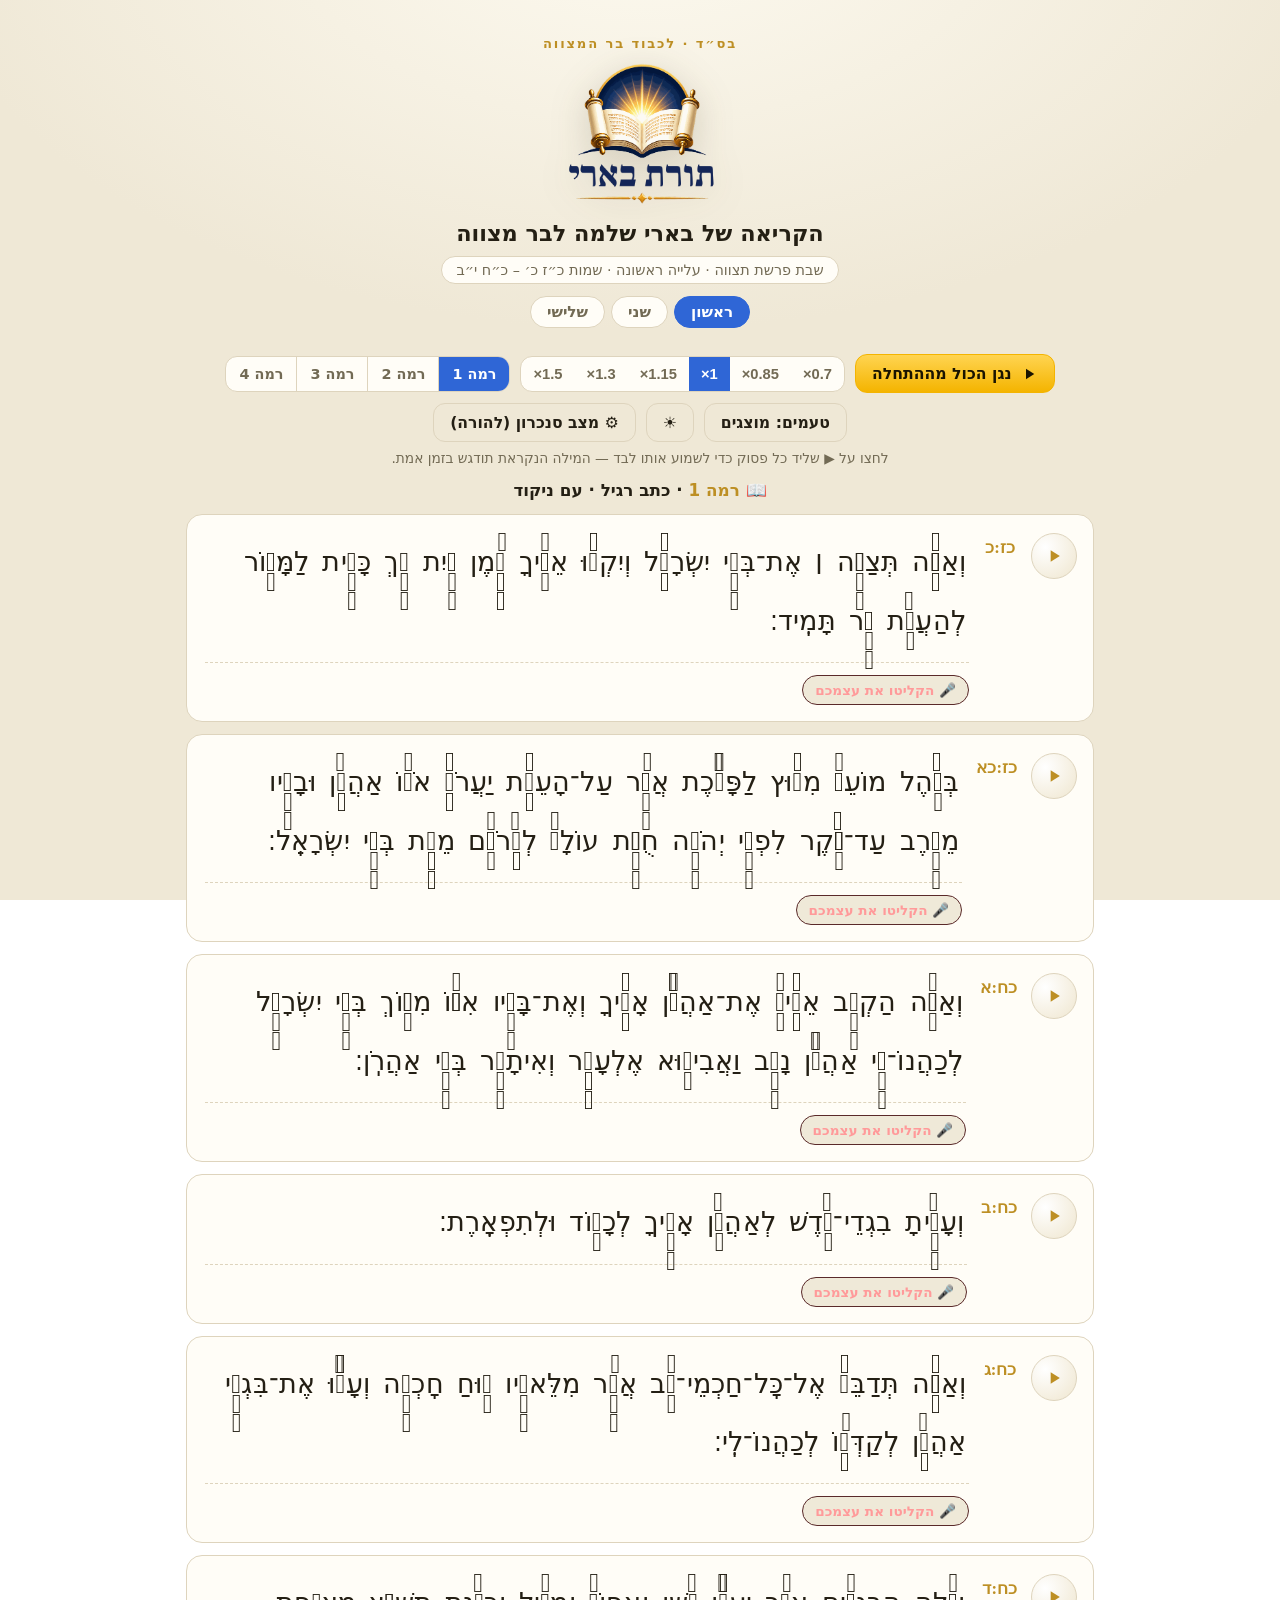
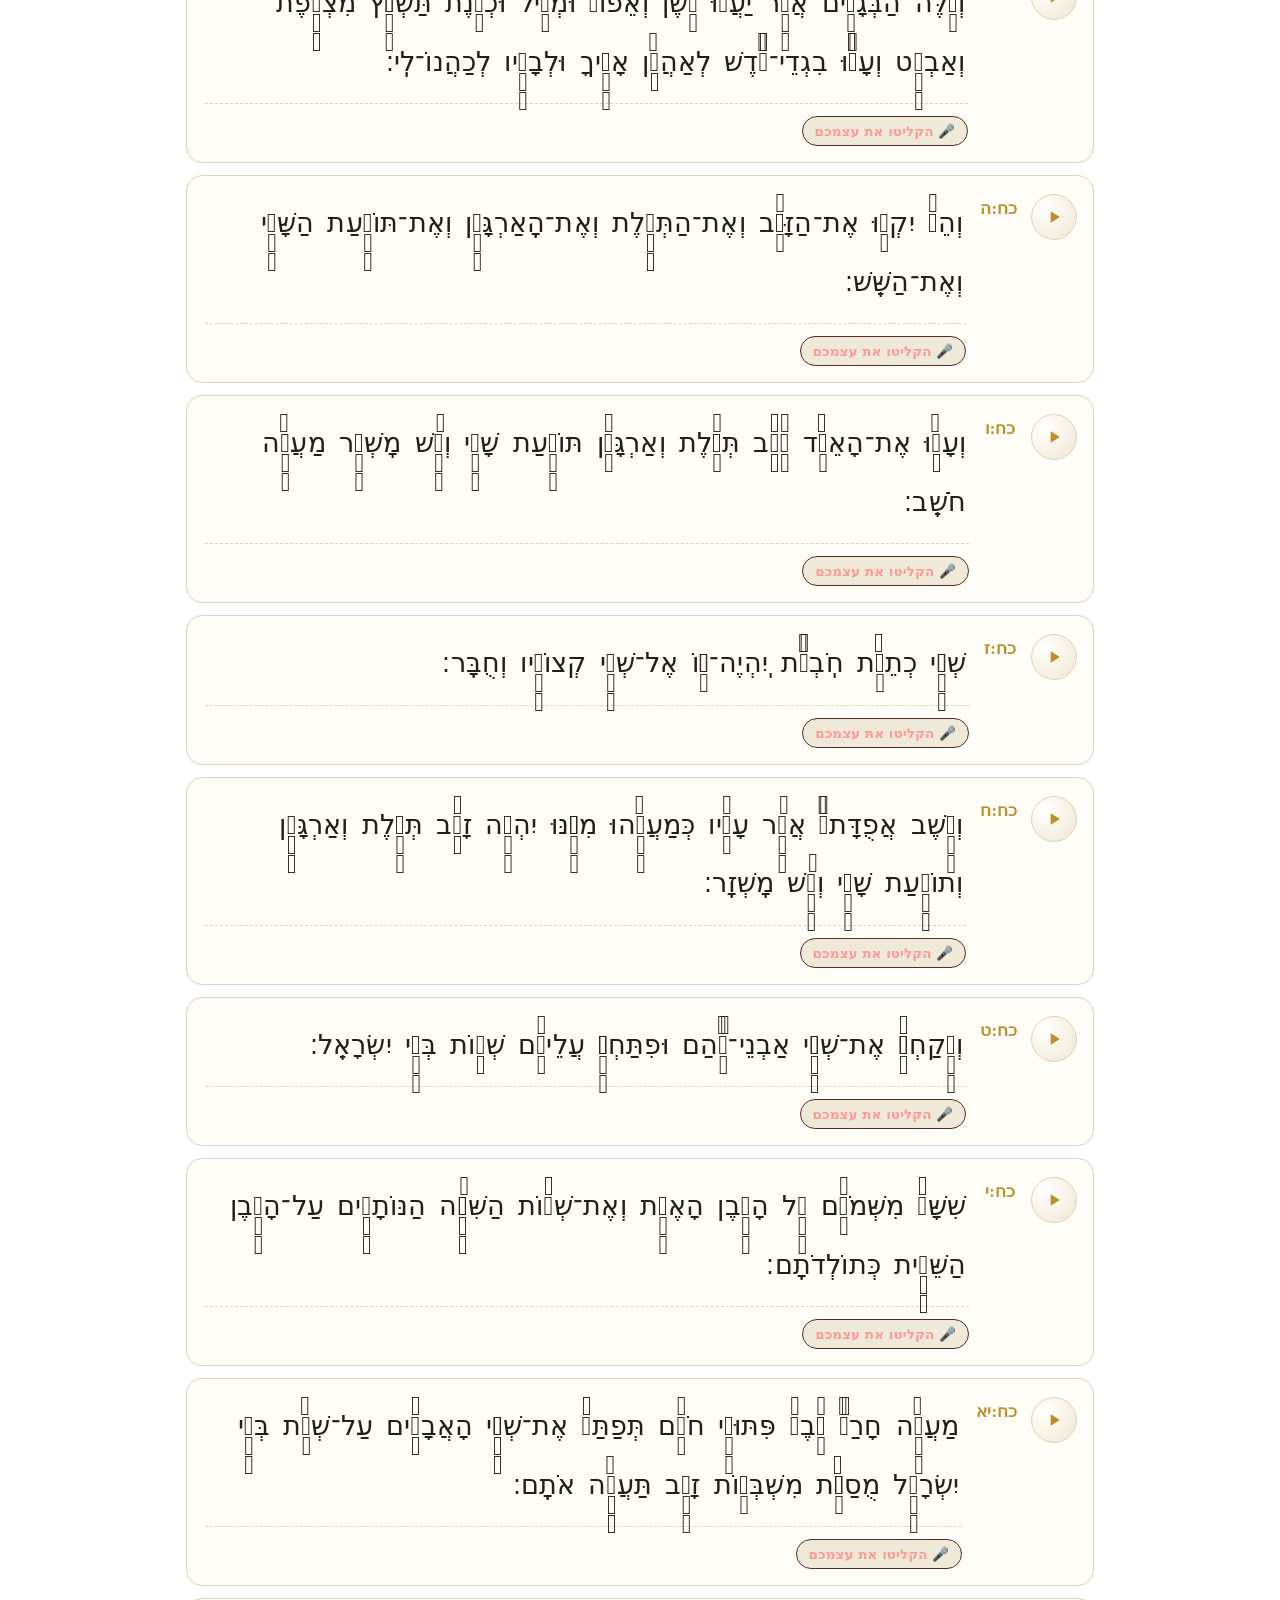
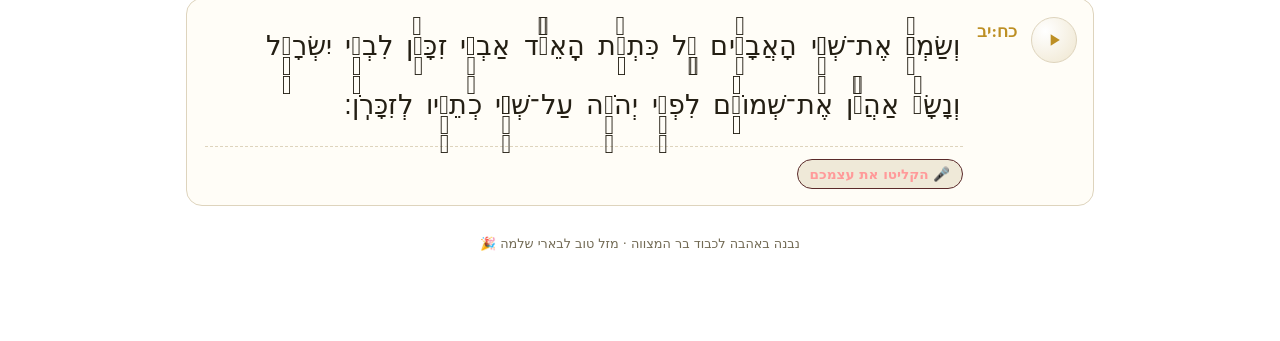
==== commit 4b8b15dd: "Beeri: add Tetzaveh aliyot 2-3; score against extra reference readers - Aliyah picker (?a=N): aliyot" ====
--- a/beeri-9a8bc7/index.html
+++ b/beeri-9a8bc7/index.html
@@ -36,7 +36,7 @@
 
 <link rel="preconnect" href="https://fonts.googleapis.com">
 <link href="https://fonts.googleapis.com/css2?family=Assistant:wght@400;600;700;800&family=Frank+Ruhl+Libre:wght@500;700;900&display=swap" rel="stylesheet">
-<link rel="stylesheet" href="../app/style.css?v=27">
+<link rel="stylesheet" href="../app/style.css?v=32">
 </head>
 <body>
 <div class="splash" id="splash" aria-hidden="true">
@@ -135,10 +135,8 @@
 <audio id="audioFull" preload="auto"></audio>
 
 <script src="student.js"></script>
-<script src="data.js"></script>
-<script src="timings.js"></script>
-<script src="original_env.js"></script>
-<script src="../app/app.js?v=27"></script>
+<script>STUDENT.files.forEach(function(f){ document.write('<script src="'+f+'"><\/script>'); });</script>
+<script src="../app/app.js?v=32"></script>
 <script>
   if ("serviceWorker" in navigator) {
     var __refreshing = false;
--- a/app/style.css
+++ b/app/style.css
@@ -310,3 +310,10 @@
 
 /* six speed buttons must fit a narrow phone */
 @media (max-width:420px){ .speed-group button{padding:8px 7px;font-size:.84rem} }
+
+/* aliyah picker (students with several aliyot) */
+.aliyah-tabs{display:flex;justify-content:center;flex-wrap:wrap;gap:6px;margin:12px auto 0}
+.aliyah-tabs a{background:var(--card);border:1px solid var(--line);border-radius:999px;padding:6px 16px;
+  color:var(--muted);font-weight:700;font-size:.95rem;text-decoration:none;transition:.15s}
+.aliyah-tabs a:hover{border-color:var(--accent2);color:var(--ink)}
+.aliyah-tabs a.on{background:var(--accent2);border-color:var(--accent2);color:#fff}
